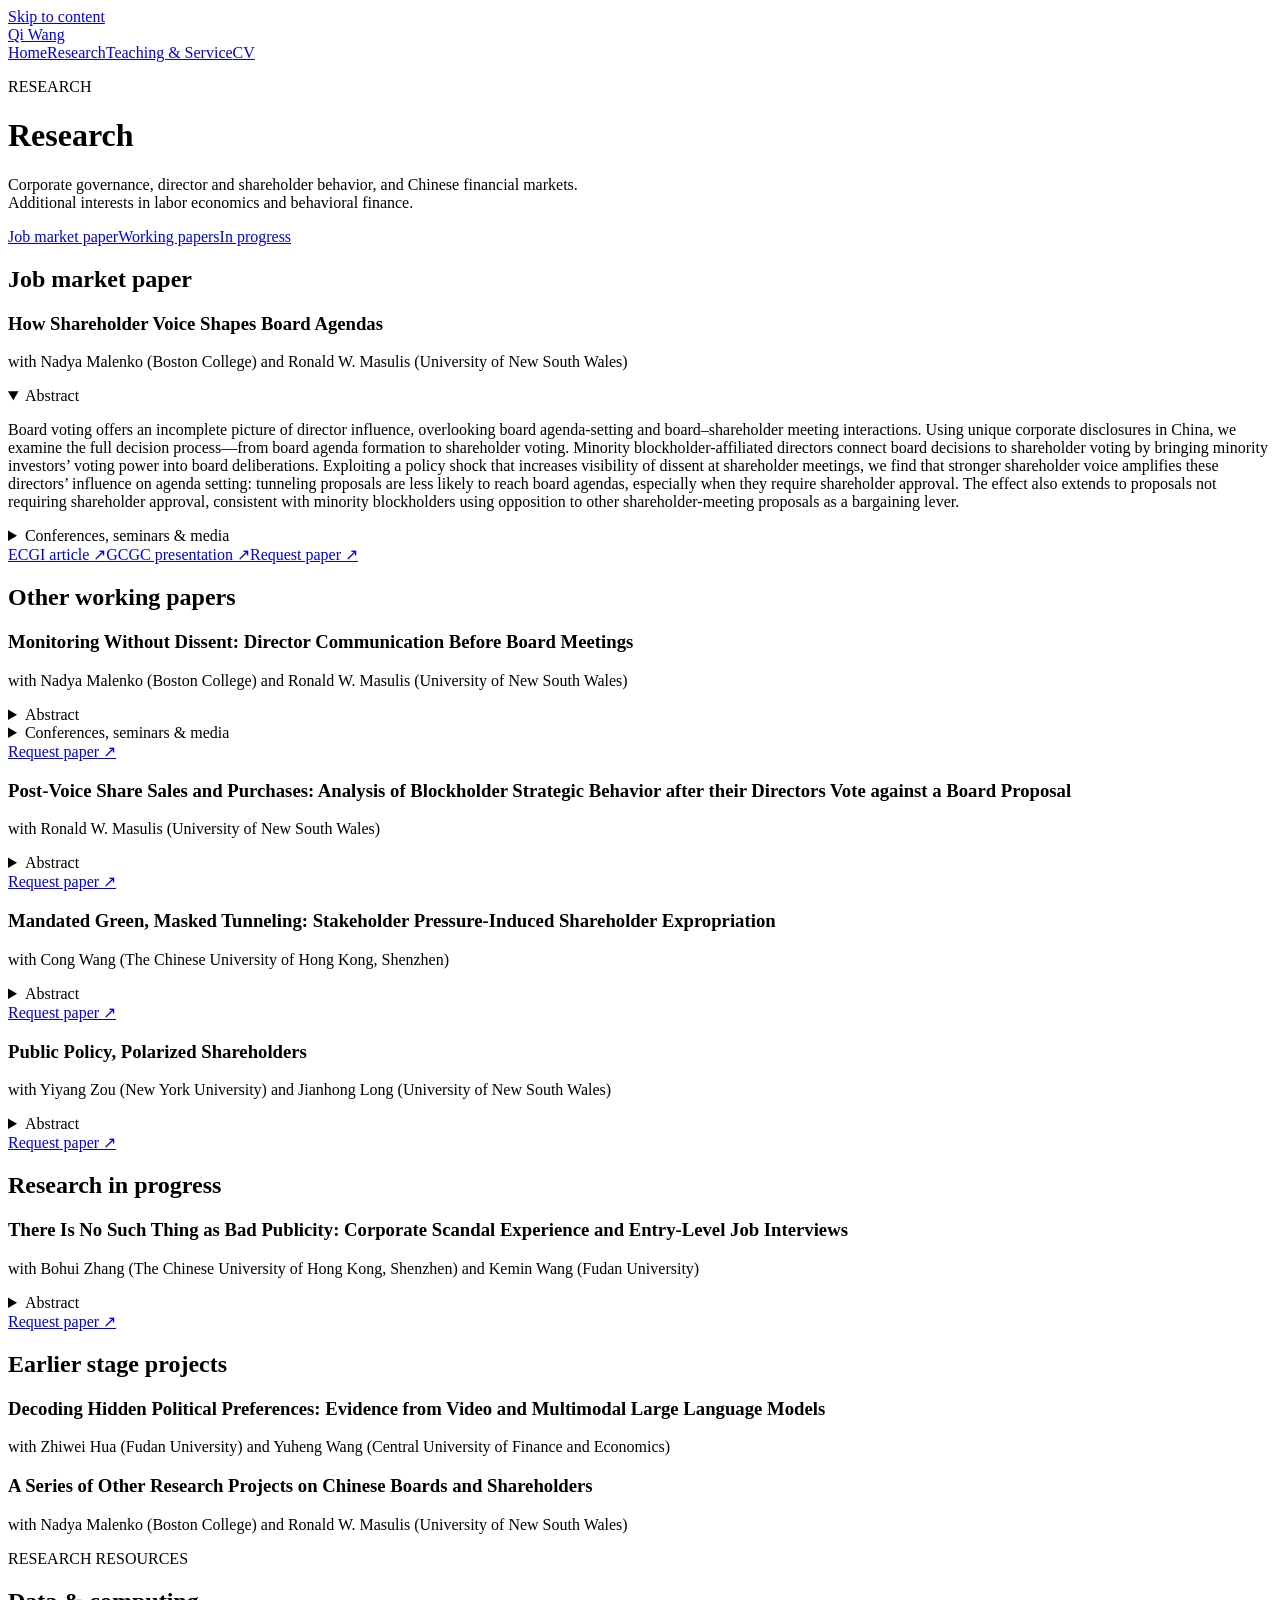
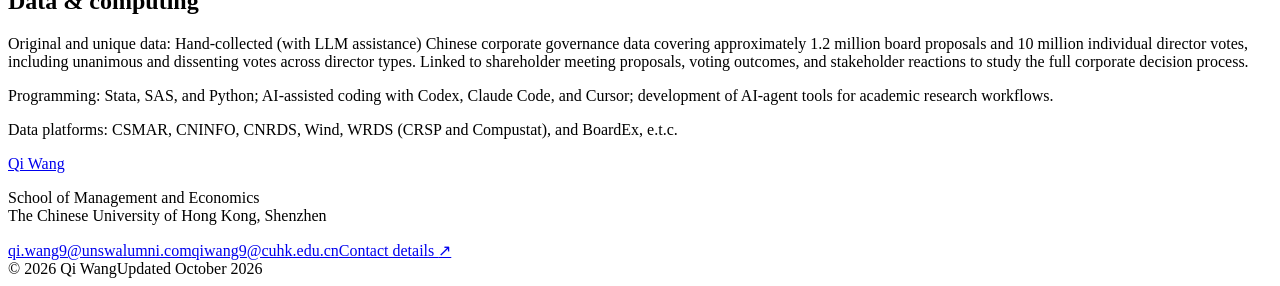
==== research.html @ f9135f5f "Publish academic website pages with the latest research abstracts" ====
<!doctype html>
<html lang="en"><head><meta charset="utf-8"><meta name="viewport" content="width=device-width, initial-scale=1"><title>Research | Qi Wang</title><meta name="description" content="Qi Wang is a finance researcher at The Chinese University of Hong Kong, Shenzhen. Research on corporate governance, directors, and shareholders."><meta name="theme-color" content="#742d37"><link rel="icon" href="assets/favicon.svg" type="image/svg+xml"><link rel="stylesheet" href="assets/styles.css"><script src="assets/site.js" defer></script></head>
<body><a class="skip" href="#main">Skip to content</a>
    <header class="site-header"><div class="nav-shell"><a class="wordmark" href="index.html" aria-label="Qi Wang, home">Qi Wang</a>
    <nav aria-label="Main navigation"><a href="index.html">Home</a><a href="research.html" aria-current="page">Research</a><a href="teaching.html">Teaching & Service</a><a href="index.html#cv">CV</a></nav></div></header><main id="main"><div class="page-width research-page"><header class="page-heading"><p class="eyebrow">RESEARCH</p><h1>Research</h1><p class="page-intro">Corporate governance, director and shareholder behavior, and Chinese financial markets.<br>Additional interests in labor economics and behavioral finance.</p></header><div class="research-toolbar"><nav class="section-nav" aria-label="Research sections"><a href="#job-market">Job market paper</a><a href="#working-papers">Working papers</a><a href="#in-progress">In progress</a></nav><button class="expand-abstracts" type="button" aria-pressed="false" hidden>Expand all abstracts</button></div><section class="research-group" id="job-market"><h2 class="group-label">Job market paper</h2><article class="paper featured-paper" id="shareholder-voice" data-paper-id="shareholder-voice">
    <h3>How Shareholder Voice Shapes Board Agendas</h3><p class="coauthors">with Nadya Malenko (Boston College) and Ronald W. Masulis (University of New South Wales)</p>
    <details class="abstract" open><summary>Abstract</summary><div class="abstract-copy"><p>Board voting offers an incomplete picture of director influence, overlooking board agenda-setting and board–shareholder meeting interactions. Using unique corporate disclosures in China, we examine the full decision process—from board agenda formation to shareholder voting. Minority blockholder-affiliated directors connect board decisions to shareholder voting by bringing minority investors’ voting power into board deliberations. Exploiting a policy shock that increases visibility of dissent at shareholder meetings, we find that stronger shareholder voice amplifies these directors’ influence on agenda setting: tunneling proposals are less likely to reach board agendas, especially when they require shareholder approval. The effect also extends to proposals not requiring shareholder approval, consistent with minority blockholders using opposition to other shareholder-meeting proposals as a bargaining lever.</p></div></details>
    <details class="presentations"><summary>Conferences, seminars & media</summary><div><p>Conferences and seminars: AEA/ASSA 2027 (scheduled); SFS Cavalcade Asia-Pacific 2026 (scheduled); Global Corporate Governance Colloquia (GCGC) 2026; FMA European 2026; Eastern Finance Association 2026 (accepted); CFAM 2025; China Financial Research Conference (CFRC) 2024; FMA Annual 2024; AsianFA 2024; FMCG 2024; AFBC 2023; SBFC 2023. Seminars: University of New South Wales; Central University of Finance and Economics; Capital University of Economics and Business; Shandong University; Chinese Academy of Sciences.<br>Media: European Corporate Governance Institute (ECGI) blog.</p></div></details><div class="paper-links"><a href="https://www.ecgi.global/publications/blog/how-shareholder-voice-shapes-board-agendas" target="_blank" rel="noopener">ECGI article <span aria-hidden="true">↗</span></a><a href="https://www.ecgi.global/publications/videos/how-shareholder-voice-shapes-board-agendas-gcgc-2026" target="_blank" rel="noopener">GCGC presentation <span aria-hidden="true">↗</span></a><a href="mailto:qi.wang9@unswalumni.com?subject=Paper%20request%3A%20How%20Shareholder%20Voice%20Shapes%20Board%20Agendas">Request paper <span aria-hidden="true">↗</span></a></div></article></section><section class="research-group" id="working-papers"><h2 class="group-label">Other working papers</h2><article class="paper" id="monitoring-without-dissent" data-paper-id="monitoring-without-dissent">
    <h3>Monitoring Without Dissent: Director Communication Before Board Meetings</h3><p class="coauthors">with Nadya Malenko (Boston College) and Ronald W. Masulis (University of New South Wales)</p>
    <details class="abstract"><summary>Abstract</summary><div class="abstract-copy"><p>Unanimous board votes can reflect active monitoring before the meeting, rather than weak oversight. Using unique Chinese board disclosures, we find that greater opportunities for pre-vote director communication are associated with fewer board proposals raising agency concerns. Vote delegation following personal shocks to attendance captures pre-vote director contact and shows that pre-vote coordination among independent directors and bargaining with insiders are associated with fewer agency-concerning proposals on the board agenda. Director absence and remote participation, which do not require pre-vote director contact, show no significant reduction in such proposals. Exploiting a policy reform that expands pre-vote communication among independent directors, we find that broader communication improves firm value, especially when the committee that screens problematic proposals before the reform is not independent.</p></div></details>
    <details class="presentations"><summary>Conferences, seminars & media</summary><div><p>Conferences and seminars: FMA Annual 2026; FMA European 2026 (accepted); AEA/ASSA 2025; FMCG 2024. Seminars: Xiamen University; CUHK-Shenzhen.</p></div></details><div class="paper-links"><a href="mailto:qi.wang9@unswalumni.com?subject=Paper%20request%3A%20Monitoring%20Without%20Dissent%3A%20Director%20Communication%20Before%20Board%20Meetings">Request paper <span aria-hidden="true">↗</span></a></div></article><article class="paper" id="post-voice" data-paper-id="post-voice">
    <h3>Post-Voice Share Sales and Purchases: Analysis of Blockholder Strategic Behavior after their Directors Vote against a Board Proposal</h3><p class="coauthors">with Ronald W. Masulis (University of New South Wales)</p>
    <details class="abstract"><summary>Abstract</summary><div class="abstract-copy"><p>By exploiting the public disclosure of Chinese board proposals and director voting, we find that minority shareholders sell more shares after their appointed directors dissent in boardroom voting, while the largest shareholder is more apt to buy shares. Smaller minority shareholders sell more shares than larger minority shareholders. Minority-shareholder-appointed directors’ dissents on tunneling-related proposals trigger negative share price impacts, and the dissenting minority shareholders subsequently do not significantly sell or buy shares. However, the price impacts are statistically insignificant for disclosure-related dissent from minority-shareholder-appointed directors, and the dissenting minority shareholders subsequently sell more shares. These patterns suggest that the price impact of voice influences whether ‘voice’ and ‘exit’ are substitutes or complements. ‘Voice’ and ‘exit’ act as substitutes for dissent on tunneling-related but act as complements for disclosure-related proposals. The phenomenon that smaller minority shareholders sell more than larger minority shareholders is mainly found in disclosure-related dissenting votes. Finally, when the largest-shareholder-appointed directors decide to dissent on more disclosure-related proposals than tunneling-related ones, the ex-ante largest shareholding is smaller. However, if the largest shareholding is not too small and buying for control is not too costly, then the dissenting largest shareholder often buys more shares afterward.</p></div></details>
    <div class="paper-links"><a href="mailto:qi.wang9@unswalumni.com?subject=Paper%20request%3A%20Post-Voice%20Share%20Sales%20and%20Purchases%3A%20Analysis%20of%20Blockholder%20Strategic%20Behavior%20after%20their%20Directors%20Vote%20against%20a%20Board%20Proposal">Request paper <span aria-hidden="true">↗</span></a></div></article><article class="paper" id="green-tunneling" data-paper-id="green-tunneling">
    <h3>Mandated Green, Masked Tunneling: Stakeholder Pressure-Induced Shareholder Expropriation</h3><p class="coauthors">with Cong Wang (The Chinese University of Hong Kong, Shenzhen)</p>
    <details class="abstract"><summary>Abstract</summary><div class="abstract-copy"><p>We find that pressure on firms to advance stakeholder interests can intensify conflicts between controlling and minority shareholders. Using unique data on board agendas in China, we exploit the staggered rollout of central environmental inspection policies to study private firms’ responses to public environmental pressure. Greater public environmental pressure shifts board agendas toward green projects but with greater tunneling concerns (related-party transactions), without a corresponding increase in arm’s-length green projects. Directors representing large minority blockholders constrain the initiation of these green tunneling projects. However, these projects’ green label weakens regulatory and shareholder scrutiny towards tunneling. Our findings suggest that controllers can exploit the public legitimacy of green projects while shifting the associated green costs to minority shareholders through tunneling.</p></div></details>
    <div class="paper-links"><a href="mailto:qi.wang9@unswalumni.com?subject=Paper%20request%3A%20Mandated%20Green%2C%20Masked%20Tunneling%3A%20Stakeholder%20Pressure-Induced%20Shareholder%20Expropriation">Request paper <span aria-hidden="true">↗</span></a></div></article><article class="paper" id="public-policy" data-paper-id="public-policy">
    <h3>Public Policy, Polarized Shareholders</h3><p class="coauthors">with Yiyang Zou (New York University) and Jianhong Long (University of New South Wales)</p>
    <details class="abstract"><summary>Abstract</summary><div class="abstract-copy"><p>Social policy can encourage pro-social shareholders’ activism while leaving other shareholders polarized. We study the staggered expansion of Medicaid across U.S. states to examine how socially-oriented state policies shape shareholder engagement through socially-oriented shareholder proposals. Firms headquartered in expansion states reflect a shift toward more pro-social norms in those states and receive more pro-social proposals from shareholders. However, these socially oriented proposals become more likely to be withdrawn and receive less support when they reach a vote, reflecting disapproval from other shareholders. Our findings suggest that public enforcement of socially oriented policies can intensify polarization among shareholders in their attitudes toward firms’ social responsibilities.</p></div></details>
    <div class="paper-links"><a href="mailto:qi.wang9@unswalumni.com?subject=Paper%20request%3A%20Public%20Policy%2C%20Polarized%20Shareholders">Request paper <span aria-hidden="true">↗</span></a></div></article></section><section class="research-group" id="in-progress"><h2 class="group-label">Research in progress</h2><article class="paper" id="bad-publicity" data-paper-id="bad-publicity">
    <h3>There Is No Such Thing as Bad Publicity: Corporate Scandal Experience and Entry-Level Job Interviews</h3><p class="coauthors">with Bohui Zhang (The Chinese University of Hong Kong, Shenzhen) and Kemin Wang (Fudan University)</p>
    <details class="abstract"><summary>Abstract</summary><div class="abstract-copy"><p>Corporate scandals can damage a firm’s reputation while increasing its visibility in the competition for attention. Using a randomized field experiment in China, we examine how these competing effects shape the interview prospects of entry-level candidates with experience at scandal-tainted firms when they apply for new jobs. Fictitious résumés listing experience at scandal-tainted firms receive interview callbacks at a rate of 10.5%, compared with 6% for applications listing experience at firms without scandals, representing a 75% increase. Rational factors such as labor-market conditions, the characteristics of recruiting firms and former employers, and applicants’ other characteristics do not explain the result. Public attention to scandals, measured by Baidu search volume, explains substantial variation in callback rates. The findings suggest that the benefits of attention can outweigh concerns associated with a former employer’s misconduct, which reveals how corporate visibility can benefit former employees when they compete for attention in the job market.</p></div></details>
    <div class="paper-links"><a href="mailto:qi.wang9@unswalumni.com?subject=Paper%20request%3A%20There%20Is%20No%20Such%20Thing%20as%20Bad%20Publicity%3A%20Corporate%20Scandal%20Experience%20and%20Entry-Level%20Job%20Interviews">Request paper <span aria-hidden="true">↗</span></a></div></article></section><section class="early-projects"><h2>Earlier stage projects</h2><article id="political-preferences"><h3>Decoding Hidden Political Preferences: Evidence from Video and Multimodal Large Language Models</h3><p class="coauthors">with Zhiwei Hua (Fudan University) and Yuheng Wang (Central University of Finance and Economics)</p></article><article id="boards-and-shareholders"><h3>A Series of Other Research Projects on Chinese Boards and Shareholders</h3><p class="coauthors">with Nadya Malenko (Boston College) and Ronald W. Masulis (University of New South Wales)</p></article></section><section class="data-section"><p class="eyebrow">RESEARCH RESOURCES</p><h2>Data & computing</h2><p>Original and unique data: Hand-collected (with LLM assistance) Chinese corporate governance data covering approximately 1.2 million board proposals and 10 million individual director votes, including unanimous and dissenting votes across director types. Linked to shareholder meeting proposals, voting outcomes, and stakeholder reactions to study the full corporate decision process.</p><p>Programming: Stata, SAS, and Python; AI-assisted coding with Codex, Claude Code, and Cursor; development of AI-agent tools for academic research workflows.</p><p>Data platforms: CSMAR, CNINFO, CNRDS, Wind, WRDS (CRSP and Compustat), and BoardEx, e.t.c.</p></section></div></main><footer class="site-footer"><div class="footer-top"><div><a class="footer-name" href="index.html">Qi Wang</a><p>School of Management and Economics<br>The Chinese University of Hong Kong, Shenzhen</p></div><div class="footer-contact"><a href="mailto:qi.wang9@unswalumni.com">qi.wang9@unswalumni.com</a><a href="mailto:qiwang9@cuhk.edu.cn">qiwang9@cuhk.edu.cn</a><a href="index.html#contact">Contact details <span aria-hidden="true">↗</span></a></div></div><div class="footer-bottom"><span>© 2026 Qi Wang</span><span>Updated October 2026</span></div></footer></body></html>
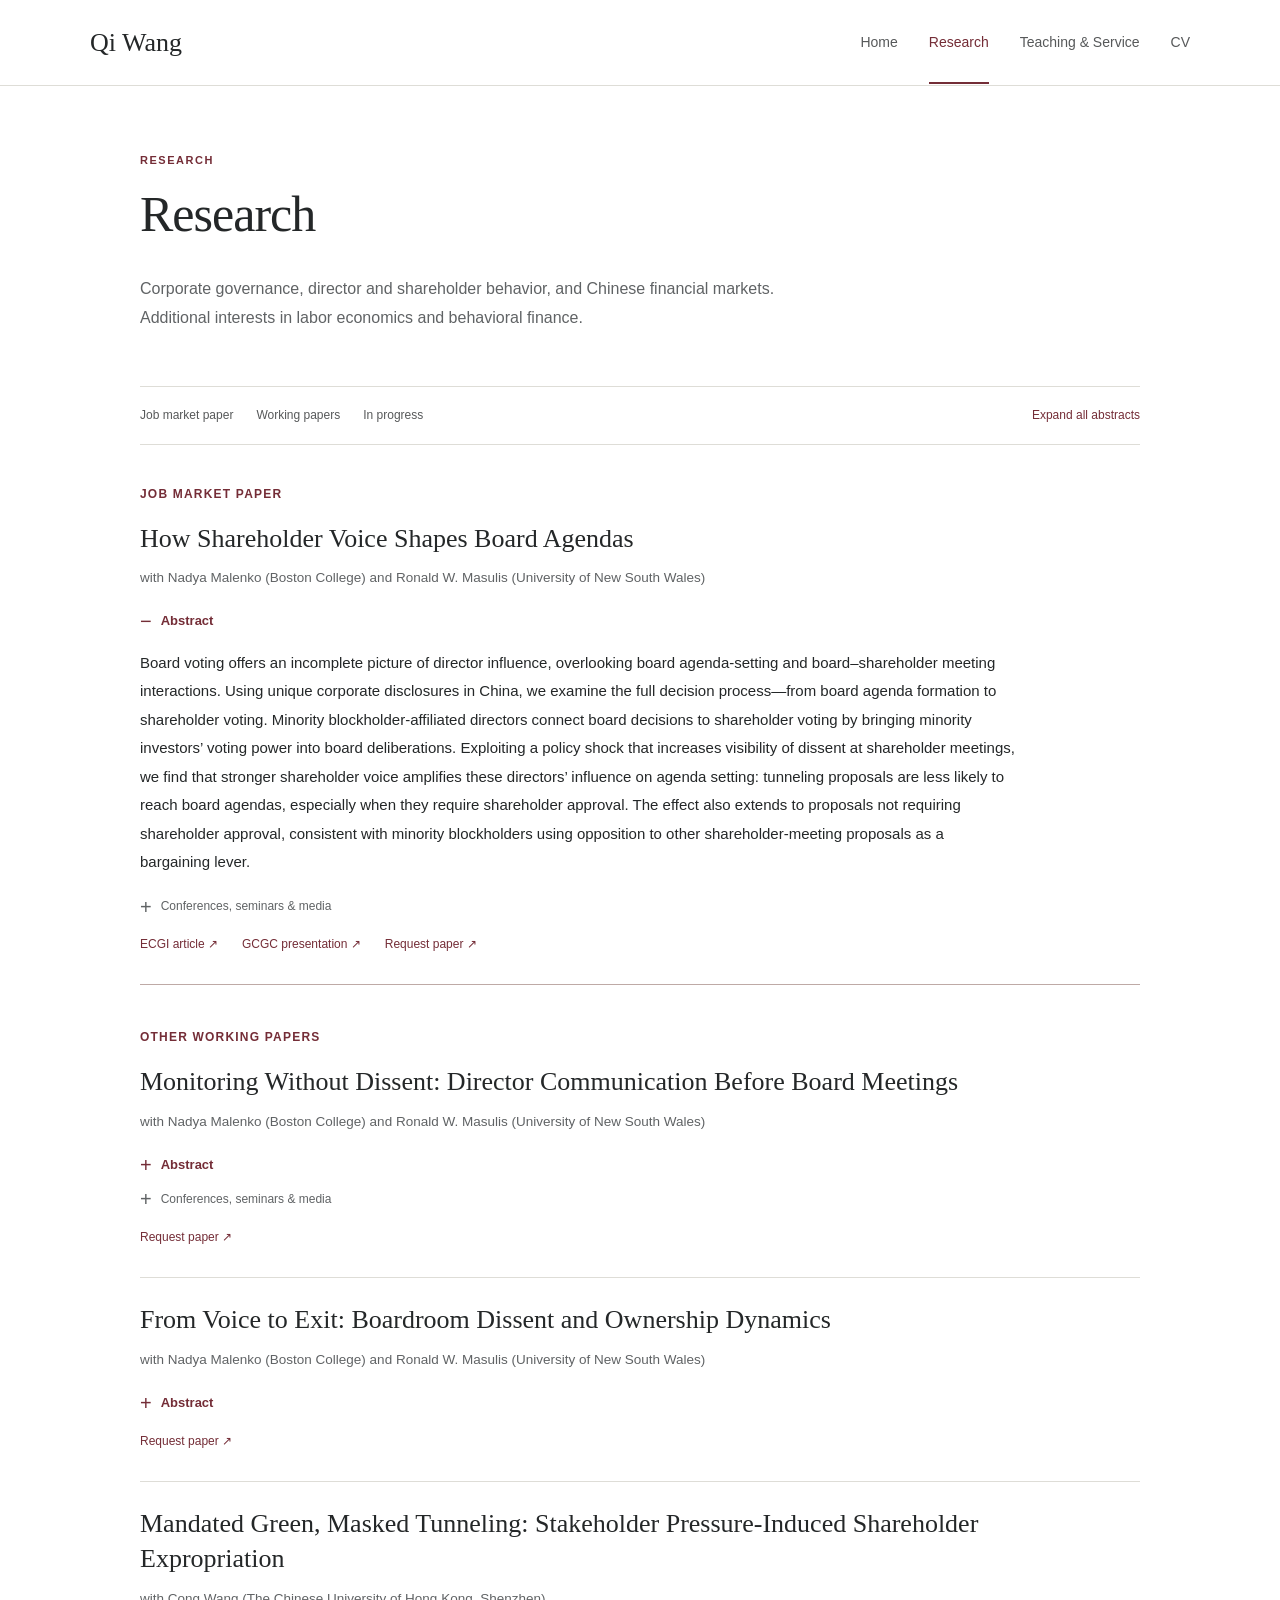
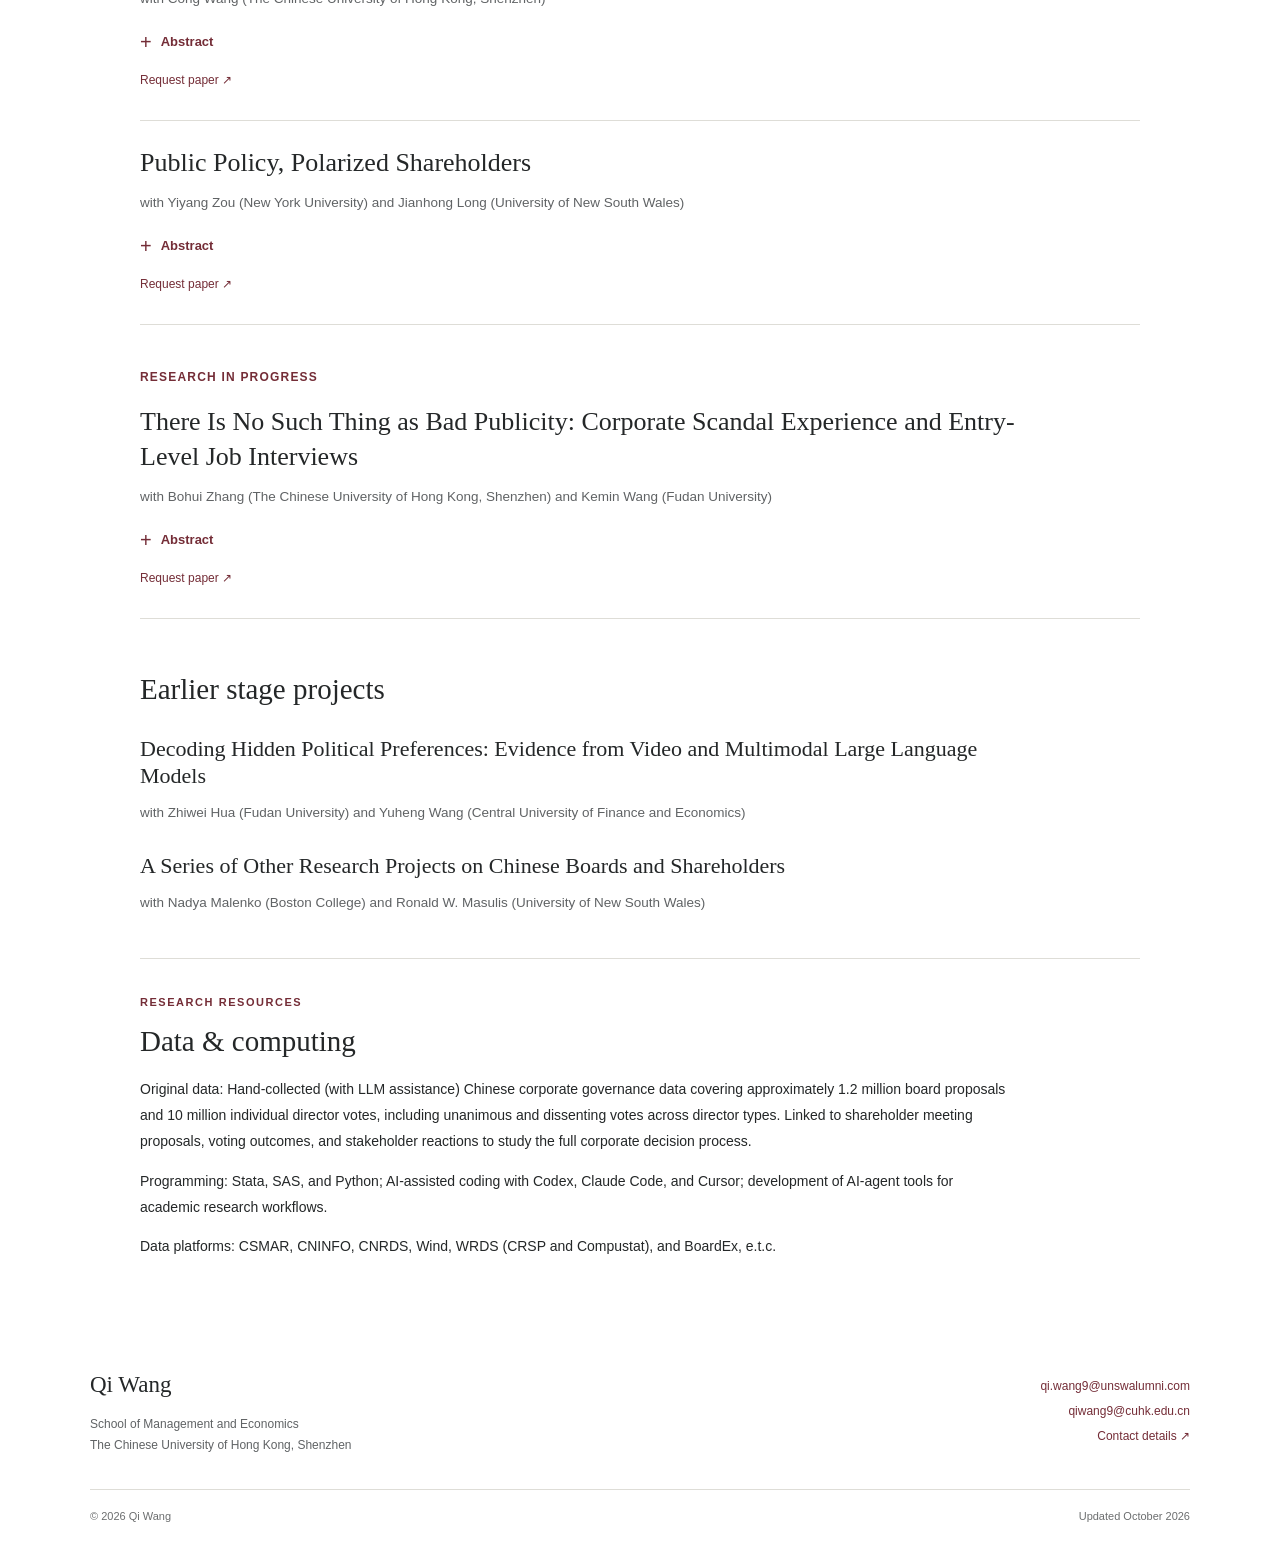
==== commit 87a0f675: "Update academic homepage, trading paper, CV and search metadata" ====
--- a/research.html
+++ b/research.html
@@ -1,17 +1,17 @@
 <!doctype html>
-<html lang="en"><head><meta charset="utf-8"><meta name="viewport" content="width=device-width, initial-scale=1"><title>Research | Qi Wang</title><meta name="description" content="Qi Wang is a finance researcher at The Chinese University of Hong Kong, Shenzhen. Research on corporate governance, directors, and shareholders."><meta name="theme-color" content="#742d37"><link rel="icon" href="assets/favicon.svg" type="image/svg+xml"><link rel="stylesheet" href="assets/styles.css"><script src="assets/site.js" defer></script></head>
+<html lang="en"><head><meta charset="utf-8"><meta name="viewport" content="width=device-width, initial-scale=1"><title>Research | Qi Wang</title><meta name="description" content="Research and working papers by Qi Wang on corporate governance, board decision-making, shareholder behavior, and related questions."><meta name="theme-color" content="#742d37"><link rel="icon" href="assets/favicon.svg" type="image/svg+xml"><link rel="stylesheet" href="assets/styles.css"><script src="assets/site.js" defer></script><link rel="canonical" href="https://qiwang9.github.io/research.html"><meta name="robots" content="index, follow"><meta name="author" content="Qi Wang"><meta property="og:site_name" content="Qi Wang"><meta property="og:type" content="website"><meta property="og:title" content="Research | Qi Wang"><meta property="og:description" content="Research and working papers by Qi Wang on corporate governance, board decision-making, shareholder behavior, and related questions."><meta property="og:url" content="https://qiwang9.github.io/research.html"><meta property="og:image" content="https://qiwang9.github.io/assets/qi-wang.jpeg"></head>
 <body><a class="skip" href="#main">Skip to content</a>
     <header class="site-header"><div class="nav-shell"><a class="wordmark" href="index.html" aria-label="Qi Wang, home">Qi Wang</a>
     <nav aria-label="Main navigation"><a href="index.html">Home</a><a href="research.html" aria-current="page">Research</a><a href="teaching.html">Teaching & Service</a><a href="index.html#cv">CV</a></nav></div></header><main id="main"><div class="page-width research-page"><header class="page-heading"><p class="eyebrow">RESEARCH</p><h1>Research</h1><p class="page-intro">Corporate governance, director and shareholder behavior, and Chinese financial markets.<br>Additional interests in labor economics and behavioral finance.</p></header><div class="research-toolbar"><nav class="section-nav" aria-label="Research sections"><a href="#job-market">Job market paper</a><a href="#working-papers">Working papers</a><a href="#in-progress">In progress</a></nav><button class="expand-abstracts" type="button" aria-pressed="false" hidden>Expand all abstracts</button></div><section class="research-group" id="job-market"><h2 class="group-label">Job market paper</h2><article class="paper featured-paper" id="shareholder-voice" data-paper-id="shareholder-voice">
     <h3>How Shareholder Voice Shapes Board Agendas</h3><p class="coauthors">with Nadya Malenko (Boston College) and Ronald W. Masulis (University of New South Wales)</p>
     <details class="abstract" open><summary>Abstract</summary><div class="abstract-copy"><p>Board voting offers an incomplete picture of director influence, overlooking board agenda-setting and board–shareholder meeting interactions. Using unique corporate disclosures in China, we examine the full decision process—from board agenda formation to shareholder voting. Minority blockholder-affiliated directors connect board decisions to shareholder voting by bringing minority investors’ voting power into board deliberations. Exploiting a policy shock that increases visibility of dissent at shareholder meetings, we find that stronger shareholder voice amplifies these directors’ influence on agenda setting: tunneling proposals are less likely to reach board agendas, especially when they require shareholder approval. The effect also extends to proposals not requiring shareholder approval, consistent with minority blockholders using opposition to other shareholder-meeting proposals as a bargaining lever.</p></div></details>
-    <details class="presentations"><summary>Conferences, seminars & media</summary><div><p>Conferences and seminars: AEA/ASSA 2027 (scheduled); SFS Cavalcade Asia-Pacific 2026 (scheduled); Global Corporate Governance Colloquia (GCGC) 2026; FMA European 2026; Eastern Finance Association 2026 (accepted); CFAM 2025; China Financial Research Conference (CFRC) 2024; FMA Annual 2024; AsianFA 2024; FMCG 2024; AFBC 2023; SBFC 2023. Seminars: University of New South Wales; Central University of Finance and Economics; Capital University of Economics and Business; Shandong University; Chinese Academy of Sciences.<br>Media: European Corporate Governance Institute (ECGI) blog.</p></div></details><div class="paper-links"><a href="https://www.ecgi.global/publications/blog/how-shareholder-voice-shapes-board-agendas" target="_blank" rel="noopener">ECGI article <span aria-hidden="true">↗</span></a><a href="https://www.ecgi.global/publications/videos/how-shareholder-voice-shapes-board-agendas-gcgc-2026" target="_blank" rel="noopener">GCGC presentation <span aria-hidden="true">↗</span></a><a href="mailto:qi.wang9@unswalumni.com?subject=Paper%20request%3A%20How%20Shareholder%20Voice%20Shapes%20Board%20Agendas">Request paper <span aria-hidden="true">↗</span></a></div></article></section><section class="research-group" id="working-papers"><h2 class="group-label">Other working papers</h2><article class="paper" id="monitoring-without-dissent" data-paper-id="monitoring-without-dissent">
+    <details class="presentations"><summary>Conferences, seminars & media</summary><div><p>Conferences and seminars: AEA/ASSA 2027 (poster session, scheduled); SFS Cavalcade Asia-Pacific 2026 (scheduled); Global Corporate Governance Colloquia (GCGC) 2026; FMA European 2026; CFAM 2025; China Financial Research Conference (CFRC) 2024; FMA Annual 2024; AsianFA 2024; FMCG 2024; AFBC 2023; SBFC 2023. Seminars: University of New South Wales; Central University of Finance and Economics; Capital University of Economics and Business; Shandong University; Chinese Academy of Sciences.<br>Media: European Corporate Governance Institute (ECGI) blog.</p></div></details><div class="paper-links"><a href="https://www.ecgi.global/publications/blog/how-shareholder-voice-shapes-board-agendas" target="_blank" rel="noopener">ECGI article <span aria-hidden="true">↗</span></a><a href="https://www.ecgi.global/publications/videos/how-shareholder-voice-shapes-board-agendas-gcgc-2026" target="_blank" rel="noopener">GCGC presentation <span aria-hidden="true">↗</span></a><a href="mailto:qi.wang9@unswalumni.com?subject=Paper%20request%3A%20How%20Shareholder%20Voice%20Shapes%20Board%20Agendas">Request paper <span aria-hidden="true">↗</span></a></div></article></section><section class="research-group" id="working-papers"><h2 class="group-label">Other working papers</h2><article class="paper" id="monitoring-without-dissent" data-paper-id="monitoring-without-dissent">
     <h3>Monitoring Without Dissent: Director Communication Before Board Meetings</h3><p class="coauthors">with Nadya Malenko (Boston College) and Ronald W. Masulis (University of New South Wales)</p>
     <details class="abstract"><summary>Abstract</summary><div class="abstract-copy"><p>Unanimous board votes can reflect active monitoring before the meeting, rather than weak oversight. Using unique Chinese board disclosures, we find that greater opportunities for pre-vote director communication are associated with fewer board proposals raising agency concerns. Vote delegation following personal shocks to attendance captures pre-vote director contact and shows that pre-vote coordination among independent directors and bargaining with insiders are associated with fewer agency-concerning proposals on the board agenda. Director absence and remote participation, which do not require pre-vote director contact, show no significant reduction in such proposals. Exploiting a policy reform that expands pre-vote communication among independent directors, we find that broader communication improves firm value, especially when the committee that screens problematic proposals before the reform is not independent.</p></div></details>
-    <details class="presentations"><summary>Conferences, seminars & media</summary><div><p>Conferences and seminars: FMA Annual 2026; FMA European 2026 (accepted); AEA/ASSA 2025; FMCG 2024. Seminars: Xiamen University; CUHK-Shenzhen.</p></div></details><div class="paper-links"><a href="mailto:qi.wang9@unswalumni.com?subject=Paper%20request%3A%20Monitoring%20Without%20Dissent%3A%20Director%20Communication%20Before%20Board%20Meetings">Request paper <span aria-hidden="true">↗</span></a></div></article><article class="paper" id="post-voice" data-paper-id="post-voice">
-    <h3>Post-Voice Share Sales and Purchases: Analysis of Blockholder Strategic Behavior after their Directors Vote against a Board Proposal</h3><p class="coauthors">with Ronald W. Masulis (University of New South Wales)</p>
-    <details class="abstract"><summary>Abstract</summary><div class="abstract-copy"><p>By exploiting the public disclosure of Chinese board proposals and director voting, we find that minority shareholders sell more shares after their appointed directors dissent in boardroom voting, while the largest shareholder is more apt to buy shares. Smaller minority shareholders sell more shares than larger minority shareholders. Minority-shareholder-appointed directors’ dissents on tunneling-related proposals trigger negative share price impacts, and the dissenting minority shareholders subsequently do not significantly sell or buy shares. However, the price impacts are statistically insignificant for disclosure-related dissent from minority-shareholder-appointed directors, and the dissenting minority shareholders subsequently sell more shares. These patterns suggest that the price impact of voice influences whether ‘voice’ and ‘exit’ are substitutes or complements. ‘Voice’ and ‘exit’ act as substitutes for dissent on tunneling-related but act as complements for disclosure-related proposals. The phenomenon that smaller minority shareholders sell more than larger minority shareholders is mainly found in disclosure-related dissenting votes. Finally, when the largest-shareholder-appointed directors decide to dissent on more disclosure-related proposals than tunneling-related ones, the ex-ante largest shareholding is smaller. However, if the largest shareholding is not too small and buying for control is not too costly, then the dissenting largest shareholder often buys more shares afterward.</p></div></details>
-    <div class="paper-links"><a href="mailto:qi.wang9@unswalumni.com?subject=Paper%20request%3A%20Post-Voice%20Share%20Sales%20and%20Purchases%3A%20Analysis%20of%20Blockholder%20Strategic%20Behavior%20after%20their%20Directors%20Vote%20against%20a%20Board%20Proposal">Request paper <span aria-hidden="true">↗</span></a></div></article><article class="paper" id="green-tunneling" data-paper-id="green-tunneling">
+    <details class="presentations"><summary>Conferences, seminars & media</summary><div><p>Conferences and seminars: FMA Annual 2026; AEA/ASSA 2025 (poster session); FMCG 2024. Seminars: Xiamen University; CUHK-Shenzhen.</p></div></details><div class="paper-links"><a href="mailto:qi.wang9@unswalumni.com?subject=Paper%20request%3A%20Monitoring%20Without%20Dissent%3A%20Director%20Communication%20Before%20Board%20Meetings">Request paper <span aria-hidden="true">↗</span></a></div></article><article class="paper" id="post-voice" data-paper-id="post-voice">
+    <h3>From Voice to Exit: Boardroom Dissent and Ownership Dynamics</h3><p class="coauthors">with Nadya Malenko (Boston College) and Ronald W. Masulis (University of New South Wales)</p>
+    <details class="abstract"><summary>Abstract</summary><div class="abstract-copy"><p>When does shareholder voice lead to exit, and when does it encourage shareholders to seek greater control? Using public disclosures of director voting in China, we study how blockholders trade following dissent by their appointed directors. We find that trading responses depend on shareholders’ ownership stakes and the nature of disagreement. Minority shareholders tend to sell shares following dissent by their directors, with smaller shareholders selling a larger fraction of their holdings. In contrast, the largest shareholder tends to buy following dissent by its directors. These trading responses are concentrated in accounting and disclosure-related disagreements, while dissent on tunneling-related proposals is associated with little subsequent trading by dissenting shareholders. Our findings highlight how shareholder voice in the boardroom can influence the evolution of corporate ownership and control.</p></div></details>
+    <div class="paper-links"><a href="mailto:qi.wang9@unswalumni.com?subject=Paper%20request%3A%20From%20Voice%20to%20Exit%3A%20Boardroom%20Dissent%20and%20Ownership%20Dynamics">Request paper <span aria-hidden="true">↗</span></a></div></article><article class="paper" id="green-tunneling" data-paper-id="green-tunneling">
     <h3>Mandated Green, Masked Tunneling: Stakeholder Pressure-Induced Shareholder Expropriation</h3><p class="coauthors">with Cong Wang (The Chinese University of Hong Kong, Shenzhen)</p>
     <details class="abstract"><summary>Abstract</summary><div class="abstract-copy"><p>We find that pressure on firms to advance stakeholder interests can intensify conflicts between controlling and minority shareholders. Using unique data on board agendas in China, we exploit the staggered rollout of central environmental inspection policies to study private firms’ responses to public environmental pressure. Greater public environmental pressure shifts board agendas toward green projects but with greater tunneling concerns (related-party transactions), without a corresponding increase in arm’s-length green projects. Directors representing large minority blockholders constrain the initiation of these green tunneling projects. However, these projects’ green label weakens regulatory and shareholder scrutiny towards tunneling. Our findings suggest that controllers can exploit the public legitimacy of green projects while shifting the associated green costs to minority shareholders through tunneling.</p></div></details>
     <div class="paper-links"><a href="mailto:qi.wang9@unswalumni.com?subject=Paper%20request%3A%20Mandated%20Green%2C%20Masked%20Tunneling%3A%20Stakeholder%20Pressure-Induced%20Shareholder%20Expropriation">Request paper <span aria-hidden="true">↗</span></a></div></article><article class="paper" id="public-policy" data-paper-id="public-policy">
@@ -20,4 +20,4 @@
     <div class="paper-links"><a href="mailto:qi.wang9@unswalumni.com?subject=Paper%20request%3A%20Public%20Policy%2C%20Polarized%20Shareholders">Request paper <span aria-hidden="true">↗</span></a></div></article></section><section class="research-group" id="in-progress"><h2 class="group-label">Research in progress</h2><article class="paper" id="bad-publicity" data-paper-id="bad-publicity">
     <h3>There Is No Such Thing as Bad Publicity: Corporate Scandal Experience and Entry-Level Job Interviews</h3><p class="coauthors">with Bohui Zhang (The Chinese University of Hong Kong, Shenzhen) and Kemin Wang (Fudan University)</p>
     <details class="abstract"><summary>Abstract</summary><div class="abstract-copy"><p>Corporate scandals can damage a firm’s reputation while increasing its visibility in the competition for attention. Using a randomized field experiment in China, we examine how these competing effects shape the interview prospects of entry-level candidates with experience at scandal-tainted firms when they apply for new jobs. Fictitious résumés listing experience at scandal-tainted firms receive interview callbacks at a rate of 10.5%, compared with 6% for applications listing experience at firms without scandals, representing a 75% increase. Rational factors such as labor-market conditions, the characteristics of recruiting firms and former employers, and applicants’ other characteristics do not explain the result. Public attention to scandals, measured by Baidu search volume, explains substantial variation in callback rates. The findings suggest that the benefits of attention can outweigh concerns associated with a former employer’s misconduct, which reveals how corporate visibility can benefit former employees when they compete for attention in the job market.</p></div></details>
-    <div class="paper-links"><a href="mailto:qi.wang9@unswalumni.com?subject=Paper%20request%3A%20There%20Is%20No%20Such%20Thing%20as%20Bad%20Publicity%3A%20Corporate%20Scandal%20Experience%20and%20Entry-Level%20Job%20Interviews">Request paper <span aria-hidden="true">↗</span></a></div></article></section><section class="early-projects"><h2>Earlier stage projects</h2><article id="political-preferences"><h3>Decoding Hidden Political Preferences: Evidence from Video and Multimodal Large Language Models</h3><p class="coauthors">with Zhiwei Hua (Fudan University) and Yuheng Wang (Central University of Finance and Economics)</p></article><article id="boards-and-shareholders"><h3>A Series of Other Research Projects on Chinese Boards and Shareholders</h3><p class="coauthors">with Nadya Malenko (Boston College) and Ronald W. Masulis (University of New South Wales)</p></article></section><section class="data-section"><p class="eyebrow">RESEARCH RESOURCES</p><h2>Data & computing</h2><p>Original and unique data: Hand-collected (with LLM assistance) Chinese corporate governance data covering approximately 1.2 million board proposals and 10 million individual director votes, including unanimous and dissenting votes across director types. Linked to shareholder meeting proposals, voting outcomes, and stakeholder reactions to study the full corporate decision process.</p><p>Programming: Stata, SAS, and Python; AI-assisted coding with Codex, Claude Code, and Cursor; development of AI-agent tools for academic research workflows.</p><p>Data platforms: CSMAR, CNINFO, CNRDS, Wind, WRDS (CRSP and Compustat), and BoardEx, e.t.c.</p></section></div></main><footer class="site-footer"><div class="footer-top"><div><a class="footer-name" href="index.html">Qi Wang</a><p>School of Management and Economics<br>The Chinese University of Hong Kong, Shenzhen</p></div><div class="footer-contact"><a href="mailto:qi.wang9@unswalumni.com">qi.wang9@unswalumni.com</a><a href="mailto:qiwang9@cuhk.edu.cn">qiwang9@cuhk.edu.cn</a><a href="index.html#contact">Contact details <span aria-hidden="true">↗</span></a></div></div><div class="footer-bottom"><span>© 2026 Qi Wang</span><span>Updated October 2026</span></div></footer></body></html>+    <div class="paper-links"><a href="mailto:qi.wang9@unswalumni.com?subject=Paper%20request%3A%20There%20Is%20No%20Such%20Thing%20as%20Bad%20Publicity%3A%20Corporate%20Scandal%20Experience%20and%20Entry-Level%20Job%20Interviews">Request paper <span aria-hidden="true">↗</span></a></div></article></section><section class="early-projects"><h2>Earlier stage projects</h2><article id="political-preferences"><h3>Decoding Hidden Political Preferences: Evidence from Video and Multimodal Large Language Models</h3><p class="coauthors">with Zhiwei Hua (Fudan University) and Yuheng Wang (Central University of Finance and Economics)</p></article><article id="boards-and-shareholders"><h3>A Series of Other Research Projects on Chinese Boards and Shareholders</h3><p class="coauthors">with Nadya Malenko (Boston College) and Ronald W. Masulis (University of New South Wales)</p></article></section><section class="data-section"><p class="eyebrow">RESEARCH RESOURCES</p><h2>Data & computing</h2><p>Original data: Hand-collected (with LLM assistance) Chinese corporate governance data covering approximately 1.2 million board proposals and 10 million individual director votes, including unanimous and dissenting votes across director types. Linked to shareholder meeting proposals, voting outcomes, and stakeholder reactions to study the full corporate decision process.</p><p>Programming: Stata, SAS, and Python; AI-assisted coding with Codex, Claude Code, and Cursor; development of AI-agent tools for academic research workflows.</p><p>Data platforms: CSMAR, CNINFO, CNRDS, Wind, WRDS (CRSP and Compustat), and BoardEx, e.t.c.</p></section></div></main><footer class="site-footer"><div class="footer-top"><div><a class="footer-name" href="index.html">Qi Wang</a><p>School of Management and Economics<br>The Chinese University of Hong Kong, Shenzhen</p></div><div class="footer-contact"><a href="mailto:qi.wang9@unswalumni.com">qi.wang9@unswalumni.com</a><a href="mailto:qiwang9@cuhk.edu.cn">qiwang9@cuhk.edu.cn</a><a href="index.html#contact">Contact details <span aria-hidden="true">↗</span></a></div></div><div class="footer-bottom"><span>© 2026 Qi Wang</span><span>Updated October 2026</span></div></footer></body></html>
--- a/assets/styles.css
+++ b/assets/styles.css
@@ -0,0 +1,7 @@
+:root{--ink:#242728;--muted:#606365;--accent:#742d37;--accent-dark:#542129;--paper:#fff;--soft:#f7f6f2;--line:#deddd7;--serif:Georgia,'Times New Roman',serif;--sans:-apple-system,BlinkMacSystemFont,'Segoe UI',Arial,sans-serif}
+*{box-sizing:border-box}html{scroll-behavior:smooth;scroll-padding-top:110px}body{margin:0;color:var(--ink);background:var(--paper);font-family:var(--sans);font-size:16px;line-height:1.75;-webkit-font-smoothing:antialiased}a{color:var(--accent);text-decoration:none;text-underline-offset:4px}a:hover{text-decoration:underline}a:focus-visible,button:focus-visible,summary:focus-visible{outline:3px solid #bd8c50;outline-offset:5px}p{margin:0 0 1em}h1,h2,h3{font-family:var(--serif);font-weight:400;line-height:1.23;margin:0 0 .6em;color:var(--ink)}h2{font-size:32px}h3{font-size:23px}button{font:inherit}img{max-width:100%;display:block}.page-width,.nav-shell,.site-footer{width:min(1100px,calc(100% - 96px));margin:auto}.skip{position:absolute;top:-100px;left:16px;background:#fff;padding:10px 20px;z-index:99}.skip:focus{top:10px}.site-header{position:sticky;top:0;z-index:10;background:rgba(255,255,255,.97);border-bottom:1px solid var(--line)}.nav-shell{min-height:85px;display:flex;align-items:center;justify-content:space-between;gap:25px}.wordmark{font-family:var(--serif);font-size:26px;color:var(--ink);white-space:nowrap}.wordmark span{font-family:var(--sans);font-size:15px;font-weight:400;letter-spacing:.18em;margin-left:15px;color:#737574}.wordmark:hover{text-decoration:none}nav{display:flex;align-items:center;gap:31px}nav a{font-size:14px;color:#57595a;white-space:nowrap}nav a[aria-current=page]{color:var(--accent);border-bottom:2px solid var(--accent);padding:29px 0 27px}.hero{padding-top:74px;padding-bottom:80px;display:grid;grid-template-columns:minmax(0,1.48fr) minmax(0,1fr);align-items:start;gap:64px}.eyebrow,.small-label,.group-label{font-family:var(--sans);font-size:11px;line-height:1.5;font-weight:650;letter-spacing:.14em;color:var(--accent);text-transform:uppercase;margin:0 0 20px}.hero h1{font-size:64px;letter-spacing:-2px;margin:0 0 18px}.hero h1 span{font-size:26px;font-family:var(--sans);letter-spacing:.07em;color:#85827c;font-weight:400;margin-left:12px}.hero-role{font-size:19px;color:var(--ink);font-weight:500;margin-bottom:5px}.hero-affiliation{font-size:15px;color:var(--muted);line-height:1.75;margin-bottom:28px}.bio p{font-size:16px;line-height:1.8;margin-bottom:16px}.hero-photo{margin:8px 0 0;position:relative;padding:0 0 14px 14px}.hero-photo:before{content:'';position:absolute;inset:14px 14px 0 0;background:#ede8df;z-index:-1}.hero-photo img{width:100%;height:auto;aspect-ratio:1025/1023;object-fit:contain}.hero-actions{display:flex;gap:24px;align-items:center;flex-wrap:wrap;margin-top:27px}.button{background:var(--accent);color:#fff;padding:11px 20px;border:1px solid var(--accent);font-size:14px;display:inline-flex;gap:17px;align-items:center}.button:hover{background:var(--accent-dark);text-decoration:none}.text-link{font-size:14px;font-weight:500}.text-link span{margin-left:5px}.home-research{border-top:1px solid var(--line);padding:34px 0 62px}.section-label{display:flex;align-items:center;justify-content:space-between;margin-bottom:28px}.section-label .eyebrow{margin:0;color:var(--muted)}.feature-grid{display:grid;grid-template-columns:1.05fr 1fr;gap:64px}.small-label{font-size:10px;letter-spacing:.12em;margin-bottom:14px}.feature-grid h2{font-size:30px;line-height:1.3}.feature-grid h2 a{color:var(--ink)}.coauthors{font-size:13.5px;color:var(--muted);line-height:1.7;margin-bottom:20px}.feature-copy{padding-top:27px}.feature-copy p{font-size:15px;line-height:1.8}.inline-links{display:flex;gap:26px;align-items:center;flex-wrap:wrap}.profile-band{background:var(--soft);border-top:1px solid var(--line);border-bottom:1px solid var(--line)}.profile-grid{padding-top:64px;padding-bottom:70px;display:grid;grid-template-columns:1.12fr 1fr;gap:90px}.profile-grid .eyebrow{margin-bottom:14px}.profile-grid h2{margin-bottom:28px}.education-item{margin-top:28px}.date{font-size:13px;color:var(--muted);font-variant-numeric:tabular-nums;white-space:nowrap}.education-item h3{font-size:22px;margin-top:5px;margin-bottom:10px}.education-item p{font-size:14px;line-height:1.8}.education-item .distinction{font-size:13px;color:var(--accent);margin-top:10px}.cv-block>p{font-size:14px;color:var(--muted)}.cv-downloads{display:flex;gap:20px;margin:23px 0 31px}.cv-downloads>a{display:flex;justify-content:space-between;gap:20px;flex:1;border-top:1px solid #a8a39a;border-bottom:1px solid #c9c5bc;padding:14px 0;font-size:16px}.cv-downloads small{display:block;font-size:11px;color:var(--muted);font-weight:400;margin-top:2px}.cv-downloads>a:hover{text-decoration:none;border-color:var(--accent)}address{font-style:normal;font-size:13px;line-height:1.9}address p{margin-bottom:18px}.contact-label{font-size:10px;color:var(--muted);margin-left:8px}.site-footer{padding-top:43px;padding-bottom:24px}.footer-top{display:flex;justify-content:space-between;gap:35px;margin-bottom:32px}.footer-name{font-family:var(--serif);font-size:23px;color:var(--ink)}.footer-top p{font-size:12px;color:var(--muted);line-height:1.8;margin:8px 0 0}.footer-contact{display:flex;flex-direction:column;align-items:flex-end;justify-content:center;font-size:12px;gap:4px}.footer-bottom{border-top:1px solid var(--line);padding-top:17px;display:flex;justify-content:space-between;font-size:11px;color:#6c6e6f}.page-heading{padding:66px 0 37px}.page-heading h1{font-size:50px;letter-spacing:-1px}.page-heading .eyebrow{margin-bottom:15px}.page-intro{color:var(--muted);font-size:16px;max-width:740px;line-height:1.8}.research-page{max-width:1000px}.research-toolbar{display:flex;justify-content:space-between;align-items:center;gap:20px;border-top:1px solid var(--line);border-bottom:1px solid var(--line);padding:14px 0;margin-bottom:40px}.section-nav{gap:23px}.section-nav a{font-size:12px}.expand-abstracts{border:0;background:none;color:var(--accent);font-size:12px;cursor:pointer;padding:4px 0;white-space:nowrap}.expand-abstracts:hover{text-decoration:underline}.research-group{margin-bottom:43px}.group-label{font-size:12px;margin-bottom:19px;color:var(--accent);letter-spacing:.1em}.paper{padding:25px 0 29px;border-bottom:1px solid var(--line);scroll-margin-top:108px}.paper:first-of-type{padding-top:0}.paper h3{font-size:26px;line-height:1.34;margin-bottom:11px;max-width:900px}.paper .coauthors{margin-bottom:16px}.abstract summary,.presentations summary{font-size:13px;font-weight:550;color:var(--accent);cursor:pointer;width:fit-content;list-style:none;display:flex;align-items:center;gap:9px;line-height:1.8;padding:3px 0}.abstract summary:before,.presentations summary:before{content:'+';font-weight:400;font-size:20px;line-height:1}.abstract[open] summary:before,.presentations[open] summary:before{content:'−'}.abstract summary::-webkit-details-marker,.presentations summary::-webkit-details-marker{display:none}.abstract-copy{max-width:875px;margin:13px 0 16px}.abstract-copy p{font-size:15px;line-height:1.9;margin:0}.presentations{margin-top:6px}.presentations summary{font-weight:400;color:var(--muted);font-size:12px}.presentations>div{font-size:12px;line-height:1.85;color:var(--muted);margin:12px 0 8px;max-width:860px}.paper-links{display:flex;gap:24px;flex-wrap:wrap;margin-top:14px;font-size:12px}.paper-links a{color:var(--accent)}.featured-paper{border-bottom:1px solid #beaaa6}.early-projects{padding-top:10px;margin-bottom:43px}.early-projects>h2,.data-section>h2,.service-section>h2,.training-section h2{font-size:29px}.early-projects article{margin-top:27px;max-width:880px}.early-projects h3{font-size:22px}.early-projects article>p:not(.coauthors){font-size:14px;line-height:1.85;color:var(--muted)}.data-section{border-top:1px solid var(--line);padding:35px 0 48px}.data-section .eyebrow{margin-bottom:13px}.data-section p:not(.eyebrow){font-size:14px;line-height:1.85;max-width:875px}.teaching-page{max-width:1000px}.timeline-row{display:grid;grid-template-columns:120px minmax(0,1fr);gap:35px;padding:27px 0;border-bottom:1px solid var(--line)}.timeline-row .date{padding-top:4px}.timeline-row h3{font-size:25px;margin-bottom:12px}.timeline-row p{font-size:15px;line-height:1.85;margin:0}.service-section{margin-top:48px}.service-list{padding-left:20px;max-width:865px;font-size:15px}.service-list li{padding-left:5px;margin-bottom:14px}.two-columns{display:grid;grid-template-columns:1.15fr 1fr;gap:65px}.training-section{border-top:1px solid var(--line);margin-top:35px;padding:35px 0 55px}.training-section p{font-size:14px;line-height:1.85}
+@media(min-width:1400px){.hero{gap:76px}.hero-photo{margin-top:16px}.hero h1{font-size:68px}}
+@media(max-width:900px){.page-width,.nav-shell,.site-footer{width:calc(100% - 56px)}.hero{gap:35px;padding-top:52px;padding-bottom:55px}.hero h1{font-size:51px}.hero h1 span{font-size:22px}.hero-photo{margin-top:6px}.hero-role{font-size:18px}.bio p{font-size:15px}.feature-grid{gap:40px}.profile-grid{gap:45px}.contact-label{display:block;margin-left:0;line-height:1.6}.profile-grid{grid-template-columns:1fr 1fr}.cv-downloads{gap:14px}.cv-downloads>a{font-size:15px}.feature-grid h2{font-size:26px}.hero-actions{gap:18px}.two-columns{gap:35px}.nav-shell nav{gap:22px}}
+@media(max-width:650px){html{scroll-padding-top:115px}.page-width,.nav-shell,.site-footer{width:calc(100% - 40px)}.nav-shell{flex-wrap:wrap;gap:0;padding-top:14px;padding-bottom:0;min-height:100px}.wordmark{font-size:24px}.wordmark span{font-size:13px}.nav-shell nav{width:100%;gap:0;justify-content:space-between;margin-top:10px}.nav-shell nav a{font-size:12px;padding:7px 0 12px}.nav-shell nav a[aria-current=page]{padding:7px 0 10px}.hero{display:flex;flex-direction:column;gap:34px;padding-top:36px;padding-bottom:42px}.hero .eyebrow{font-size:10px;margin-bottom:14px}.hero h1{font-size:51px;letter-spacing:-1.5px}.hero-affiliation{font-size:14px;margin-bottom:22px}.hero h1 span{font-size:22px}.bio p{font-size:15px}.hero-photo{width:100%;max-width:380px;align-self:center;margin:0}.hero-actions{margin-top:24px;gap:20px}.button{font-size:13px;padding:10px 17px}.text-link{font-size:13px}.section-label{margin-bottom:22px}.home-research{padding:27px 0 37px}.feature-grid{grid-template-columns:1fr;gap:6px}.feature-grid h2{font-size:27px}.feature-copy{padding-top:0}.feature-copy p{font-size:14px}.profile-grid{grid-template-columns:1fr;gap:38px;padding-top:40px;padding-bottom:36px}.profile-grid h2{font-size:29px;margin-bottom:21px}.education-item h3{font-size:22px}.cv-downloads{max-width:430px}.contact-label{display:inline;margin-left:6px}.footer-top{flex-direction:column;gap:17px}.footer-contact{align-items:flex-start}.site-footer{padding-top:30px}.footer-bottom{font-size:10px}.page-heading{padding:37px 0 25px}.page-heading h1{font-size:39px;line-height:1.2}.page-intro{font-size:14px}.research-toolbar{flex-direction:column;align-items:flex-start;gap:10px;padding:13px 0;margin-bottom:29px}.section-nav{gap:21px}.section-nav a{font-size:11px}.expand-abstracts{font-size:11px}.paper h3{font-size:23px;line-height:1.34}.coauthors{font-size:12px}.abstract-copy p{font-size:14px;line-height:1.85}.paper-links{gap:19px;font-size:11px}.presentations summary{font-size:11px}.group-label{font-size:11px}.research-group{margin-bottom:32px}.early-projects h3{font-size:21px}.early-projects>h2,.data-section>h2,.service-section>h2,.training-section h2{font-size:27px}.timeline-row{grid-template-columns:1fr;gap:8px;padding:22px 0}.timeline-row h3{font-size:23px}.timeline-row p{font-size:14px}.two-columns{grid-template-columns:1fr;gap:22px}.service-list{font-size:14px;padding-left:17px}.training-section{padding-bottom:30px}.data-section{padding-bottom:30px}}
+@media(prefers-reduced-motion:reduce){html{scroll-behavior:auto}}
+@media print{.site-header,.site-footer,.hero-actions,.research-toolbar,.paper-links{display:none}.page-width{width:100%;max-width:none}.hero{padding:0 0 25px}.hero-photo{max-width:200px}.profile-band{background:white}.paper{break-inside:avoid}details:not([open])>div{display:block}a{color:inherit}}
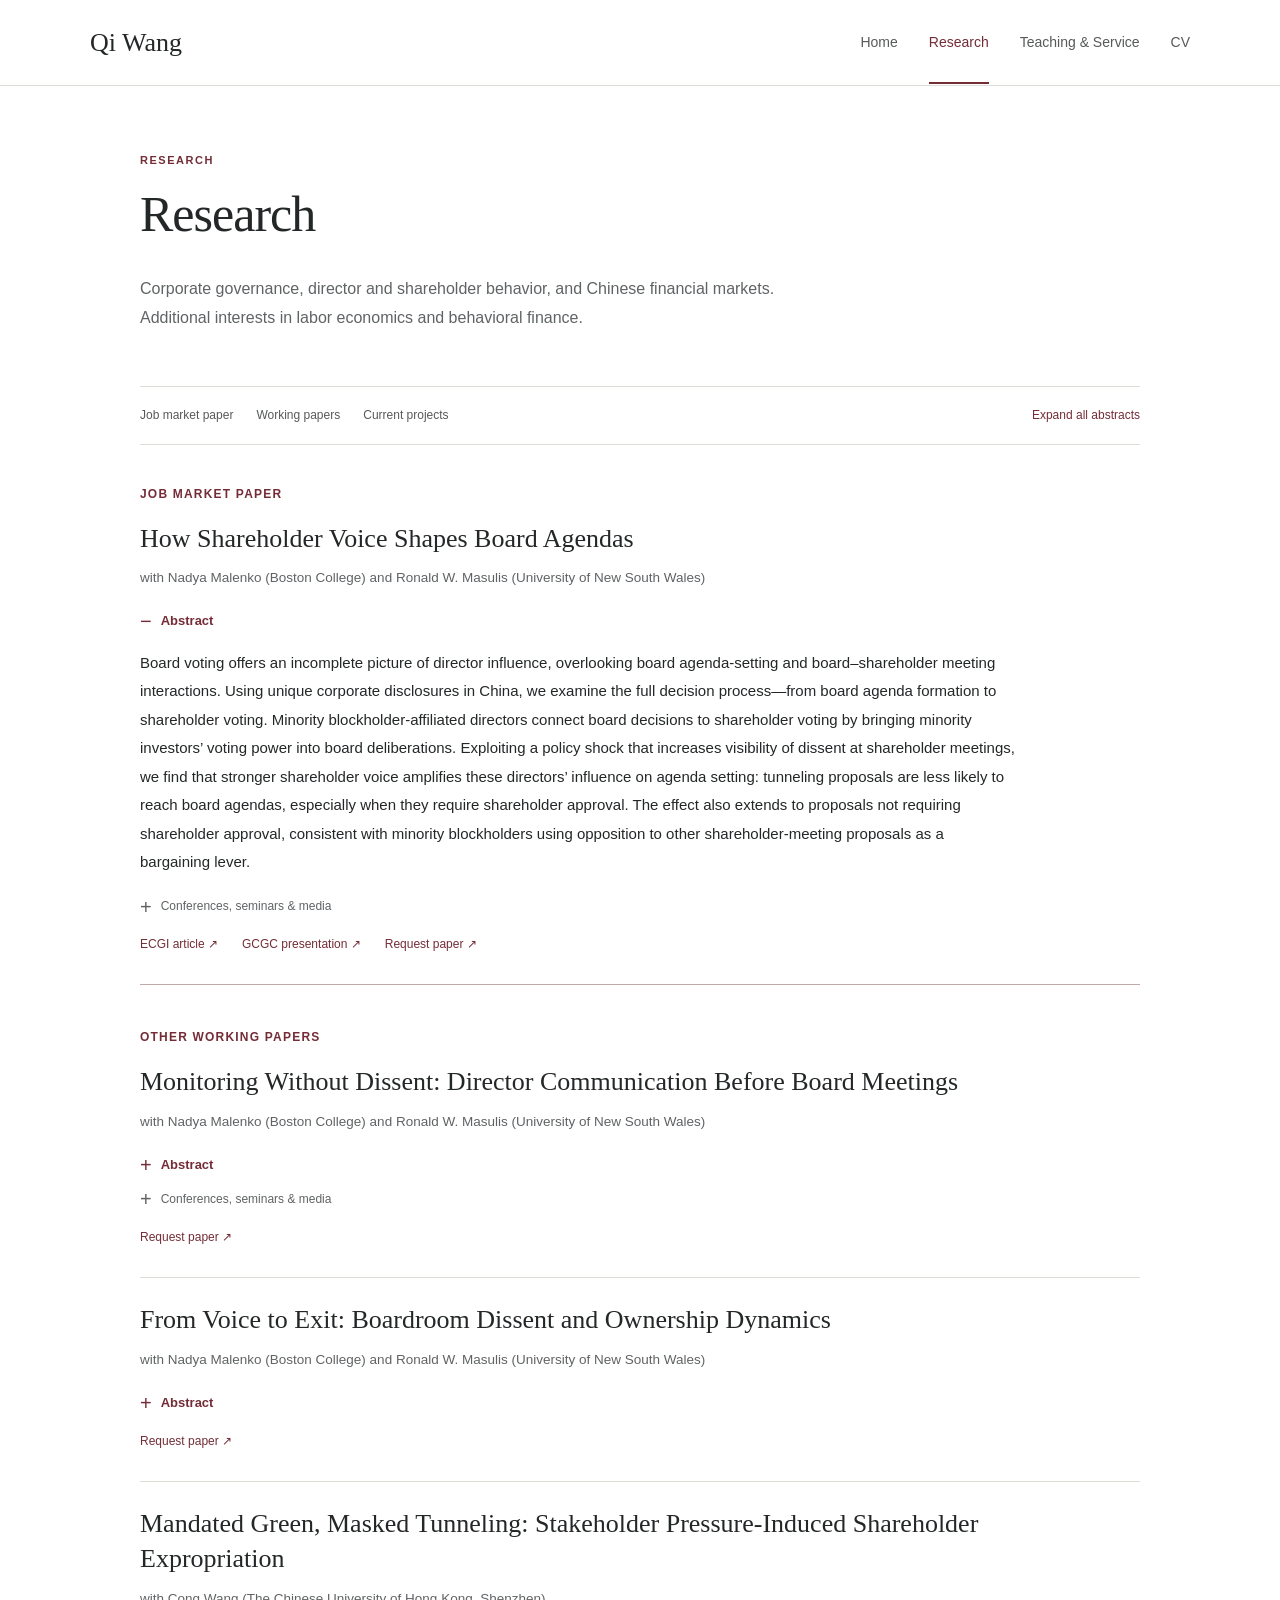
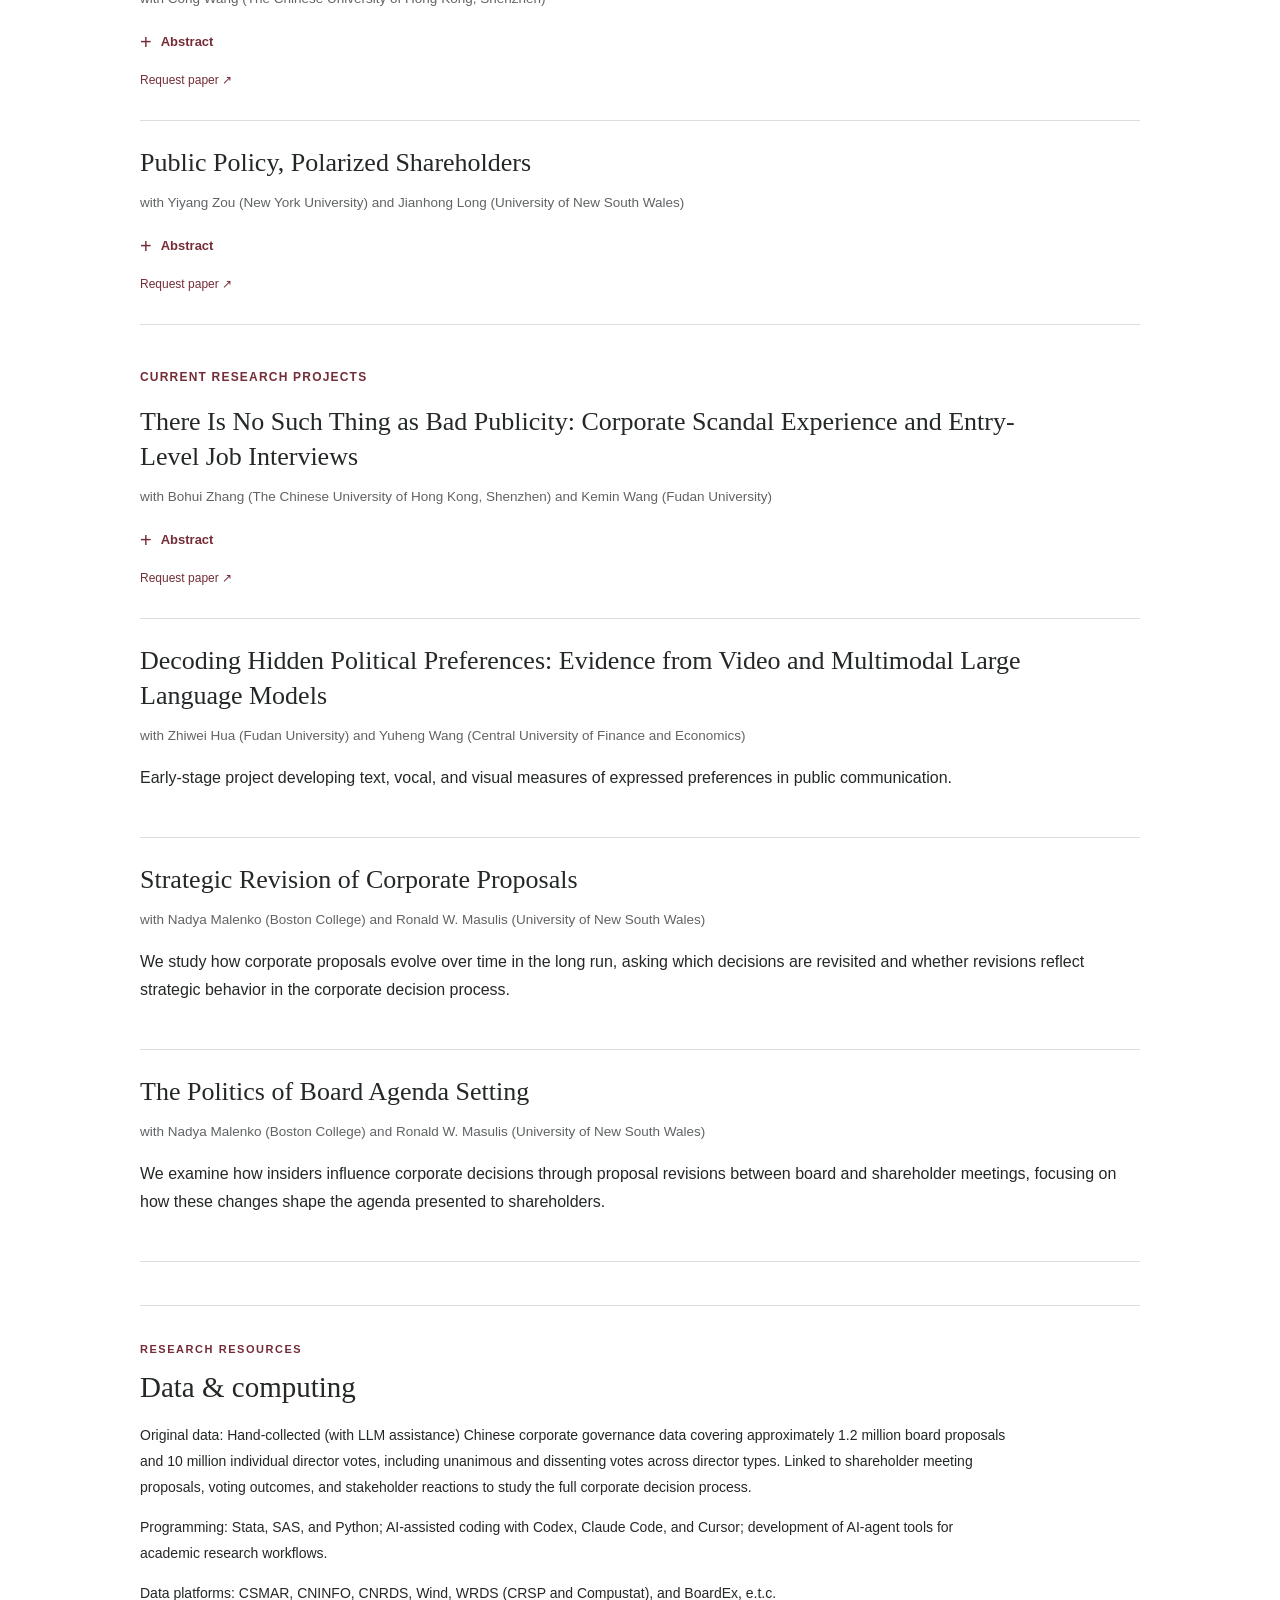
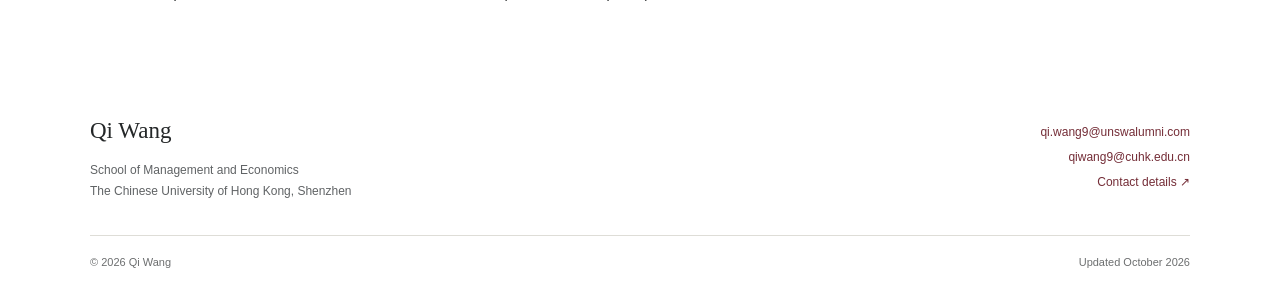
==== commit dcbcda55: "Synchronize current research projects and service with revised CV" ====
--- a/research.html
+++ b/research.html
@@ -1,23 +1,23 @@
-<!doctype html>
-<html lang="en"><head><meta charset="utf-8"><meta name="viewport" content="width=device-width, initial-scale=1"><title>Research | Qi Wang</title><meta name="description" content="Research and working papers by Qi Wang on corporate governance, board decision-making, shareholder behavior, and related questions."><meta name="theme-color" content="#742d37"><link rel="icon" href="assets/favicon.svg" type="image/svg+xml"><link rel="stylesheet" href="assets/styles.css"><script src="assets/site.js" defer></script><link rel="canonical" href="https://qiwang9.github.io/research.html"><meta name="robots" content="index, follow"><meta name="author" content="Qi Wang"><meta property="og:site_name" content="Qi Wang"><meta property="og:type" content="website"><meta property="og:title" content="Research | Qi Wang"><meta property="og:description" content="Research and working papers by Qi Wang on corporate governance, board decision-making, shareholder behavior, and related questions."><meta property="og:url" content="https://qiwang9.github.io/research.html"><meta property="og:image" content="https://qiwang9.github.io/assets/qi-wang.jpeg"></head>
-<body><a class="skip" href="#main">Skip to content</a>
-    <header class="site-header"><div class="nav-shell"><a class="wordmark" href="index.html" aria-label="Qi Wang, home">Qi Wang</a>
-    <nav aria-label="Main navigation"><a href="index.html">Home</a><a href="research.html" aria-current="page">Research</a><a href="teaching.html">Teaching & Service</a><a href="index.html#cv">CV</a></nav></div></header><main id="main"><div class="page-width research-page"><header class="page-heading"><p class="eyebrow">RESEARCH</p><h1>Research</h1><p class="page-intro">Corporate governance, director and shareholder behavior, and Chinese financial markets.<br>Additional interests in labor economics and behavioral finance.</p></header><div class="research-toolbar"><nav class="section-nav" aria-label="Research sections"><a href="#job-market">Job market paper</a><a href="#working-papers">Working papers</a><a href="#in-progress">In progress</a></nav><button class="expand-abstracts" type="button" aria-pressed="false" hidden>Expand all abstracts</button></div><section class="research-group" id="job-market"><h2 class="group-label">Job market paper</h2><article class="paper featured-paper" id="shareholder-voice" data-paper-id="shareholder-voice">
-    <h3>How Shareholder Voice Shapes Board Agendas</h3><p class="coauthors">with Nadya Malenko (Boston College) and Ronald W. Masulis (University of New South Wales)</p>
-    <details class="abstract" open><summary>Abstract</summary><div class="abstract-copy"><p>Board voting offers an incomplete picture of director influence, overlooking board agenda-setting and board–shareholder meeting interactions. Using unique corporate disclosures in China, we examine the full decision process—from board agenda formation to shareholder voting. Minority blockholder-affiliated directors connect board decisions to shareholder voting by bringing minority investors’ voting power into board deliberations. Exploiting a policy shock that increases visibility of dissent at shareholder meetings, we find that stronger shareholder voice amplifies these directors’ influence on agenda setting: tunneling proposals are less likely to reach board agendas, especially when they require shareholder approval. The effect also extends to proposals not requiring shareholder approval, consistent with minority blockholders using opposition to other shareholder-meeting proposals as a bargaining lever.</p></div></details>
-    <details class="presentations"><summary>Conferences, seminars & media</summary><div><p>Conferences and seminars: AEA/ASSA 2027 (poster session, scheduled); SFS Cavalcade Asia-Pacific 2026 (scheduled); Global Corporate Governance Colloquia (GCGC) 2026; FMA European 2026; CFAM 2025; China Financial Research Conference (CFRC) 2024; FMA Annual 2024; AsianFA 2024; FMCG 2024; AFBC 2023; SBFC 2023. Seminars: University of New South Wales; Central University of Finance and Economics; Capital University of Economics and Business; Shandong University; Chinese Academy of Sciences.<br>Media: European Corporate Governance Institute (ECGI) blog.</p></div></details><div class="paper-links"><a href="https://www.ecgi.global/publications/blog/how-shareholder-voice-shapes-board-agendas" target="_blank" rel="noopener">ECGI article <span aria-hidden="true">↗</span></a><a href="https://www.ecgi.global/publications/videos/how-shareholder-voice-shapes-board-agendas-gcgc-2026" target="_blank" rel="noopener">GCGC presentation <span aria-hidden="true">↗</span></a><a href="mailto:qi.wang9@unswalumni.com?subject=Paper%20request%3A%20How%20Shareholder%20Voice%20Shapes%20Board%20Agendas">Request paper <span aria-hidden="true">↗</span></a></div></article></section><section class="research-group" id="working-papers"><h2 class="group-label">Other working papers</h2><article class="paper" id="monitoring-without-dissent" data-paper-id="monitoring-without-dissent">
-    <h3>Monitoring Without Dissent: Director Communication Before Board Meetings</h3><p class="coauthors">with Nadya Malenko (Boston College) and Ronald W. Masulis (University of New South Wales)</p>
-    <details class="abstract"><summary>Abstract</summary><div class="abstract-copy"><p>Unanimous board votes can reflect active monitoring before the meeting, rather than weak oversight. Using unique Chinese board disclosures, we find that greater opportunities for pre-vote director communication are associated with fewer board proposals raising agency concerns. Vote delegation following personal shocks to attendance captures pre-vote director contact and shows that pre-vote coordination among independent directors and bargaining with insiders are associated with fewer agency-concerning proposals on the board agenda. Director absence and remote participation, which do not require pre-vote director contact, show no significant reduction in such proposals. Exploiting a policy reform that expands pre-vote communication among independent directors, we find that broader communication improves firm value, especially when the committee that screens problematic proposals before the reform is not independent.</p></div></details>
-    <details class="presentations"><summary>Conferences, seminars & media</summary><div><p>Conferences and seminars: FMA Annual 2026; AEA/ASSA 2025 (poster session); FMCG 2024. Seminars: Xiamen University; CUHK-Shenzhen.</p></div></details><div class="paper-links"><a href="mailto:qi.wang9@unswalumni.com?subject=Paper%20request%3A%20Monitoring%20Without%20Dissent%3A%20Director%20Communication%20Before%20Board%20Meetings">Request paper <span aria-hidden="true">↗</span></a></div></article><article class="paper" id="post-voice" data-paper-id="post-voice">
-    <h3>From Voice to Exit: Boardroom Dissent and Ownership Dynamics</h3><p class="coauthors">with Nadya Malenko (Boston College) and Ronald W. Masulis (University of New South Wales)</p>
-    <details class="abstract"><summary>Abstract</summary><div class="abstract-copy"><p>When does shareholder voice lead to exit, and when does it encourage shareholders to seek greater control? Using public disclosures of director voting in China, we study how blockholders trade following dissent by their appointed directors. We find that trading responses depend on shareholders’ ownership stakes and the nature of disagreement. Minority shareholders tend to sell shares following dissent by their directors, with smaller shareholders selling a larger fraction of their holdings. In contrast, the largest shareholder tends to buy following dissent by its directors. These trading responses are concentrated in accounting and disclosure-related disagreements, while dissent on tunneling-related proposals is associated with little subsequent trading by dissenting shareholders. Our findings highlight how shareholder voice in the boardroom can influence the evolution of corporate ownership and control.</p></div></details>
-    <div class="paper-links"><a href="mailto:qi.wang9@unswalumni.com?subject=Paper%20request%3A%20From%20Voice%20to%20Exit%3A%20Boardroom%20Dissent%20and%20Ownership%20Dynamics">Request paper <span aria-hidden="true">↗</span></a></div></article><article class="paper" id="green-tunneling" data-paper-id="green-tunneling">
-    <h3>Mandated Green, Masked Tunneling: Stakeholder Pressure-Induced Shareholder Expropriation</h3><p class="coauthors">with Cong Wang (The Chinese University of Hong Kong, Shenzhen)</p>
-    <details class="abstract"><summary>Abstract</summary><div class="abstract-copy"><p>We find that pressure on firms to advance stakeholder interests can intensify conflicts between controlling and minority shareholders. Using unique data on board agendas in China, we exploit the staggered rollout of central environmental inspection policies to study private firms’ responses to public environmental pressure. Greater public environmental pressure shifts board agendas toward green projects but with greater tunneling concerns (related-party transactions), without a corresponding increase in arm’s-length green projects. Directors representing large minority blockholders constrain the initiation of these green tunneling projects. However, these projects’ green label weakens regulatory and shareholder scrutiny towards tunneling. Our findings suggest that controllers can exploit the public legitimacy of green projects while shifting the associated green costs to minority shareholders through tunneling.</p></div></details>
-    <div class="paper-links"><a href="mailto:qi.wang9@unswalumni.com?subject=Paper%20request%3A%20Mandated%20Green%2C%20Masked%20Tunneling%3A%20Stakeholder%20Pressure-Induced%20Shareholder%20Expropriation">Request paper <span aria-hidden="true">↗</span></a></div></article><article class="paper" id="public-policy" data-paper-id="public-policy">
-    <h3>Public Policy, Polarized Shareholders</h3><p class="coauthors">with Yiyang Zou (New York University) and Jianhong Long (University of New South Wales)</p>
-    <details class="abstract"><summary>Abstract</summary><div class="abstract-copy"><p>Social policy can encourage pro-social shareholders’ activism while leaving other shareholders polarized. We study the staggered expansion of Medicaid across U.S. states to examine how socially-oriented state policies shape shareholder engagement through socially-oriented shareholder proposals. Firms headquartered in expansion states reflect a shift toward more pro-social norms in those states and receive more pro-social proposals from shareholders. However, these socially oriented proposals become more likely to be withdrawn and receive less support when they reach a vote, reflecting disapproval from other shareholders. Our findings suggest that public enforcement of socially oriented policies can intensify polarization among shareholders in their attitudes toward firms’ social responsibilities.</p></div></details>
-    <div class="paper-links"><a href="mailto:qi.wang9@unswalumni.com?subject=Paper%20request%3A%20Public%20Policy%2C%20Polarized%20Shareholders">Request paper <span aria-hidden="true">↗</span></a></div></article></section><section class="research-group" id="in-progress"><h2 class="group-label">Research in progress</h2><article class="paper" id="bad-publicity" data-paper-id="bad-publicity">
-    <h3>There Is No Such Thing as Bad Publicity: Corporate Scandal Experience and Entry-Level Job Interviews</h3><p class="coauthors">with Bohui Zhang (The Chinese University of Hong Kong, Shenzhen) and Kemin Wang (Fudan University)</p>
-    <details class="abstract"><summary>Abstract</summary><div class="abstract-copy"><p>Corporate scandals can damage a firm’s reputation while increasing its visibility in the competition for attention. Using a randomized field experiment in China, we examine how these competing effects shape the interview prospects of entry-level candidates with experience at scandal-tainted firms when they apply for new jobs. Fictitious résumés listing experience at scandal-tainted firms receive interview callbacks at a rate of 10.5%, compared with 6% for applications listing experience at firms without scandals, representing a 75% increase. Rational factors such as labor-market conditions, the characteristics of recruiting firms and former employers, and applicants’ other characteristics do not explain the result. Public attention to scandals, measured by Baidu search volume, explains substantial variation in callback rates. The findings suggest that the benefits of attention can outweigh concerns associated with a former employer’s misconduct, which reveals how corporate visibility can benefit former employees when they compete for attention in the job market.</p></div></details>
-    <div class="paper-links"><a href="mailto:qi.wang9@unswalumni.com?subject=Paper%20request%3A%20There%20Is%20No%20Such%20Thing%20as%20Bad%20Publicity%3A%20Corporate%20Scandal%20Experience%20and%20Entry-Level%20Job%20Interviews">Request paper <span aria-hidden="true">↗</span></a></div></article></section><section class="early-projects"><h2>Earlier stage projects</h2><article id="political-preferences"><h3>Decoding Hidden Political Preferences: Evidence from Video and Multimodal Large Language Models</h3><p class="coauthors">with Zhiwei Hua (Fudan University) and Yuheng Wang (Central University of Finance and Economics)</p></article><article id="boards-and-shareholders"><h3>A Series of Other Research Projects on Chinese Boards and Shareholders</h3><p class="coauthors">with Nadya Malenko (Boston College) and Ronald W. Masulis (University of New South Wales)</p></article></section><section class="data-section"><p class="eyebrow">RESEARCH RESOURCES</p><h2>Data & computing</h2><p>Original data: Hand-collected (with LLM assistance) Chinese corporate governance data covering approximately 1.2 million board proposals and 10 million individual director votes, including unanimous and dissenting votes across director types. Linked to shareholder meeting proposals, voting outcomes, and stakeholder reactions to study the full corporate decision process.</p><p>Programming: Stata, SAS, and Python; AI-assisted coding with Codex, Claude Code, and Cursor; development of AI-agent tools for academic research workflows.</p><p>Data platforms: CSMAR, CNINFO, CNRDS, Wind, WRDS (CRSP and Compustat), and BoardEx, e.t.c.</p></section></div></main><footer class="site-footer"><div class="footer-top"><div><a class="footer-name" href="index.html">Qi Wang</a><p>School of Management and Economics<br>The Chinese University of Hong Kong, Shenzhen</p></div><div class="footer-contact"><a href="mailto:qi.wang9@unswalumni.com">qi.wang9@unswalumni.com</a><a href="mailto:qiwang9@cuhk.edu.cn">qiwang9@cuhk.edu.cn</a><a href="index.html#contact">Contact details <span aria-hidden="true">↗</span></a></div></div><div class="footer-bottom"><span>© 2026 Qi Wang</span><span>Updated October 2026</span></div></footer></body></html>+<!doctype html>
+<html lang="en"><head><meta charset="utf-8"><meta name="viewport" content="width=device-width, initial-scale=1"><title>Research | Qi Wang</title><meta name="description" content="Research and working papers by Qi Wang on corporate governance, board decision-making, shareholder behavior, and related questions."><meta name="theme-color" content="#742d37"><link rel="icon" href="assets/favicon.svg" type="image/svg+xml"><link rel="stylesheet" href="assets/styles.css"><script src="assets/site.js" defer></script><link rel="canonical" href="https://qiwang9.github.io/research.html"><meta name="robots" content="index, follow"><meta name="author" content="Qi Wang"><meta property="og:site_name" content="Qi Wang"><meta property="og:type" content="website"><meta property="og:title" content="Research | Qi Wang"><meta property="og:description" content="Research and working papers by Qi Wang on corporate governance, board decision-making, shareholder behavior, and related questions."><meta property="og:url" content="https://qiwang9.github.io/research.html"><meta property="og:image" content="https://qiwang9.github.io/assets/qi-wang.jpeg"></head>
+<body><a class="skip" href="#main">Skip to content</a>
+    <header class="site-header"><div class="nav-shell"><a class="wordmark" href="index.html" aria-label="Qi Wang, home">Qi Wang</a>
+    <nav aria-label="Main navigation"><a href="index.html">Home</a><a href="research.html" aria-current="page">Research</a><a href="teaching.html">Teaching & Service</a><a href="index.html#cv">CV</a></nav></div></header><main id="main"><div class="page-width research-page"><header class="page-heading"><p class="eyebrow">RESEARCH</p><h1>Research</h1><p class="page-intro">Corporate governance, director and shareholder behavior, and Chinese financial markets.<br>Additional interests in labor economics and behavioral finance.</p></header><div class="research-toolbar"><nav class="section-nav" aria-label="Research sections"><a href="#job-market">Job market paper</a><a href="#working-papers">Working papers</a><a href="#in-progress">Current projects</a></nav><button class="expand-abstracts" type="button" aria-pressed="false" hidden>Expand all abstracts</button></div><section class="research-group" id="job-market"><h2 class="group-label">Job market paper</h2><article class="paper featured-paper" id="shareholder-voice" data-paper-id="shareholder-voice">
+    <h3>How Shareholder Voice Shapes Board Agendas</h3><p class="coauthors">with Nadya Malenko (Boston College) and Ronald W. Masulis (University of New South Wales)</p>
+    <details class="abstract" open><summary>Abstract</summary><div class="abstract-copy"><p>Board voting offers an incomplete picture of director influence, overlooking board agenda-setting and board–shareholder meeting interactions. Using unique corporate disclosures in China, we examine the full decision process—from board agenda formation to shareholder voting. Minority blockholder-affiliated directors connect board decisions to shareholder voting by bringing minority investors’ voting power into board deliberations. Exploiting a policy shock that increases visibility of dissent at shareholder meetings, we find that stronger shareholder voice amplifies these directors’ influence on agenda setting: tunneling proposals are less likely to reach board agendas, especially when they require shareholder approval. The effect also extends to proposals not requiring shareholder approval, consistent with minority blockholders using opposition to other shareholder-meeting proposals as a bargaining lever.</p></div></details>
+    <details class="presentations"><summary>Conferences, seminars & media</summary><div><p>Conferences and seminars: AEA/ASSA 2027 (poster session, scheduled); SFS Cavalcade Asia-Pacific 2026 (scheduled); Global Corporate Governance Colloquia (GCGC) 2026; FMA European 2026; CFAM 2025; China Financial Research Conference (CFRC) 2024; FMA Annual 2024; AsianFA 2024; FMCG 2024; AFBC 2023; SBFC 2023. Seminars: University of New South Wales; Central University of Finance and Economics; Capital University of Economics and Business; Shandong University; Chinese Academy of Sciences.<br>Media: European Corporate Governance Institute (ECGI) blog.</p></div></details><div class="paper-links"><a href="https://www.ecgi.global/publications/blog/how-shareholder-voice-shapes-board-agendas" target="_blank" rel="noopener">ECGI article <span aria-hidden="true">↗</span></a><a href="https://www.ecgi.global/publications/videos/how-shareholder-voice-shapes-board-agendas-gcgc-2026" target="_blank" rel="noopener">GCGC presentation <span aria-hidden="true">↗</span></a><a href="mailto:qi.wang9@unswalumni.com?subject=Paper%20request%3A%20How%20Shareholder%20Voice%20Shapes%20Board%20Agendas">Request paper <span aria-hidden="true">↗</span></a></div></article></section><section class="research-group" id="working-papers"><h2 class="group-label">Other working papers</h2><article class="paper" id="monitoring-without-dissent" data-paper-id="monitoring-without-dissent">
+    <h3>Monitoring Without Dissent: Director Communication Before Board Meetings</h3><p class="coauthors">with Nadya Malenko (Boston College) and Ronald W. Masulis (University of New South Wales)</p>
+    <details class="abstract"><summary>Abstract</summary><div class="abstract-copy"><p>Unanimous board votes can reflect active monitoring before the meeting, rather than weak oversight. Using unique Chinese board disclosures, we find that greater opportunities for pre-vote director communication are associated with fewer board proposals raising agency concerns. Vote delegation following personal shocks to attendance captures pre-vote director contact and shows that pre-vote coordination among independent directors and bargaining with insiders are associated with fewer agency-concerning proposals on the board agenda. Director absence and remote participation, which do not require pre-vote director contact, show no significant reduction in such proposals. Exploiting a policy reform that expands pre-vote communication among independent directors, we find that broader communication improves firm value, especially when the committee that screens problematic proposals before the reform is not independent.</p></div></details>
+    <details class="presentations"><summary>Conferences, seminars & media</summary><div><p>Conferences and seminars: FMA Annual 2026; AEA/ASSA 2025 (poster session); FMCG 2024. Seminars: Xiamen University; CUHK-Shenzhen.</p></div></details><div class="paper-links"><a href="mailto:qi.wang9@unswalumni.com?subject=Paper%20request%3A%20Monitoring%20Without%20Dissent%3A%20Director%20Communication%20Before%20Board%20Meetings">Request paper <span aria-hidden="true">↗</span></a></div></article><article class="paper" id="post-voice" data-paper-id="post-voice">
+    <h3>From Voice to Exit: Boardroom Dissent and Ownership Dynamics</h3><p class="coauthors">with Nadya Malenko (Boston College) and Ronald W. Masulis (University of New South Wales)</p>
+    <details class="abstract"><summary>Abstract</summary><div class="abstract-copy"><p>When does shareholder voice lead to exit, and when does it encourage shareholders to seek greater control? Using public disclosures of director voting in China, we study how blockholders trade following dissent by their appointed directors. We find that trading responses depend on shareholders’ ownership stakes and the nature of disagreement. Minority shareholders tend to sell shares following dissent by their directors, with smaller shareholders selling a larger fraction of their holdings. In contrast, the largest shareholder tends to buy following dissent by its directors. These trading responses are concentrated in accounting and disclosure-related disagreements, while dissent on tunneling-related proposals is associated with little subsequent trading by dissenting shareholders. Our findings highlight how shareholder voice in the boardroom can influence the evolution of corporate ownership and control.</p></div></details>
+    <div class="paper-links"><a href="mailto:qi.wang9@unswalumni.com?subject=Paper%20request%3A%20From%20Voice%20to%20Exit%3A%20Boardroom%20Dissent%20and%20Ownership%20Dynamics">Request paper <span aria-hidden="true">↗</span></a></div></article><article class="paper" id="green-tunneling" data-paper-id="green-tunneling">
+    <h3>Mandated Green, Masked Tunneling: Stakeholder Pressure-Induced Shareholder Expropriation</h3><p class="coauthors">with Cong Wang (The Chinese University of Hong Kong, Shenzhen)</p>
+    <details class="abstract"><summary>Abstract</summary><div class="abstract-copy"><p>We find that pressure on firms to advance stakeholder interests can intensify conflicts between controlling and minority shareholders. Using unique data on board agendas in China, we exploit the staggered rollout of central environmental inspection policies to study private firms’ responses to public environmental pressure. Greater public environmental pressure shifts board agendas toward green projects but with greater tunneling concerns (related-party transactions), without a corresponding increase in arm’s-length green projects. Directors representing large minority blockholders constrain the initiation of these green tunneling projects. However, these projects’ green label weakens regulatory and shareholder scrutiny towards tunneling. Our findings suggest that controllers can exploit the public legitimacy of green projects while shifting the associated green costs to minority shareholders through tunneling.</p></div></details>
+    <div class="paper-links"><a href="mailto:qi.wang9@unswalumni.com?subject=Paper%20request%3A%20Mandated%20Green%2C%20Masked%20Tunneling%3A%20Stakeholder%20Pressure-Induced%20Shareholder%20Expropriation">Request paper <span aria-hidden="true">↗</span></a></div></article><article class="paper" id="public-policy" data-paper-id="public-policy">
+    <h3>Public Policy, Polarized Shareholders</h3><p class="coauthors">with Yiyang Zou (New York University) and Jianhong Long (University of New South Wales)</p>
+    <details class="abstract"><summary>Abstract</summary><div class="abstract-copy"><p>Social policy can encourage pro-social shareholders’ activism while leaving other shareholders polarized. We study the staggered expansion of Medicaid across U.S. states to examine how socially-oriented state policies shape shareholder engagement through socially-oriented shareholder proposals. Firms headquartered in expansion states reflect a shift toward more pro-social norms in those states and receive more pro-social proposals from shareholders. However, these socially oriented proposals become more likely to be withdrawn and receive less support when they reach a vote, reflecting disapproval from other shareholders. Our findings suggest that public enforcement of socially oriented policies can intensify polarization among shareholders in their attitudes toward firms’ social responsibilities.</p></div></details>
+    <div class="paper-links"><a href="mailto:qi.wang9@unswalumni.com?subject=Paper%20request%3A%20Public%20Policy%2C%20Polarized%20Shareholders">Request paper <span aria-hidden="true">↗</span></a></div></article></section><section class="research-group" id="in-progress"><h2 class="group-label">Current Research Projects</h2><article class="paper" id="bad-publicity" data-paper-id="bad-publicity">
+    <h3>There Is No Such Thing as Bad Publicity: Corporate Scandal Experience and Entry-Level Job Interviews</h3><p class="coauthors">with Bohui Zhang (The Chinese University of Hong Kong, Shenzhen) and Kemin Wang (Fudan University)</p>
+    <details class="abstract"><summary>Abstract</summary><div class="abstract-copy"><p>Corporate scandals can damage a firm’s reputation while increasing its visibility in the competition for attention. Using a randomized field experiment in China, we examine how these competing effects shape the interview prospects of entry-level candidates with experience at scandal-tainted firms when they apply for new jobs. Fictitious résumés listing experience at scandal-tainted firms receive interview callbacks at a rate of 10.5%, compared with 6% for applications listing experience at firms without scandals, representing a 75% increase. Rational factors such as labor-market conditions, the characteristics of recruiting firms and former employers, and applicants’ other characteristics do not explain the result. Public attention to scandals, measured by Baidu search volume, explains substantial variation in callback rates. The findings suggest that the benefits of attention can outweigh concerns associated with a former employer’s misconduct, which reveals how corporate visibility can benefit former employees when they compete for attention in the job market.</p></div></details>
+    <div class="paper-links"><a href="mailto:qi.wang9@unswalumni.com?subject=Paper%20request%3A%20There%20Is%20No%20Such%20Thing%20as%20Bad%20Publicity%3A%20Corporate%20Scandal%20Experience%20and%20Entry-Level%20Job%20Interviews">Request paper <span aria-hidden="true">↗</span></a></div></article><article class="paper" id="political-preferences"><h3>Decoding Hidden Political Preferences: Evidence from Video and Multimodal Large Language Models</h3><p class="coauthors">with Zhiwei Hua (Fudan University) and Yuheng Wang (Central University of Finance and Economics)</p><p>Early-stage project developing text, vocal, and visual measures of expressed preferences in public communication.</p></article><article class="paper" id="strategic-revision"><h3>Strategic Revision of Corporate Proposals</h3><p class="coauthors">with Nadya Malenko (Boston College) and Ronald W. Masulis (University of New South Wales)</p><p>We study how corporate proposals evolve over time in the long run, asking which decisions are revisited and whether revisions reflect strategic behavior in the corporate decision process.</p></article><article class="paper" id="board-agenda-setting"><h3>The Politics of Board Agenda Setting</h3><p class="coauthors">with Nadya Malenko (Boston College) and Ronald W. Masulis (University of New South Wales)</p><p>We examine how insiders influence corporate decisions through proposal revisions between board and shareholder meetings, focusing on how these changes shape the agenda presented to shareholders.</p></article></section><section class="data-section"><p class="eyebrow">RESEARCH RESOURCES</p><h2>Data & computing</h2><p>Original data: Hand-collected (with LLM assistance) Chinese corporate governance data covering approximately 1.2 million board proposals and 10 million individual director votes, including unanimous and dissenting votes across director types. Linked to shareholder meeting proposals, voting outcomes, and stakeholder reactions to study the full corporate decision process.</p><p>Programming: Stata, SAS, and Python; AI-assisted coding with Codex, Claude Code, and Cursor; development of AI-agent tools for academic research workflows.</p><p>Data platforms: CSMAR, CNINFO, CNRDS, Wind, WRDS (CRSP and Compustat), and BoardEx, e.t.c.</p></section></div></main><footer class="site-footer"><div class="footer-top"><div><a class="footer-name" href="index.html">Qi Wang</a><p>School of Management and Economics<br>The Chinese University of Hong Kong, Shenzhen</p></div><div class="footer-contact"><a href="mailto:qi.wang9@unswalumni.com">qi.wang9@unswalumni.com</a><a href="mailto:qiwang9@cuhk.edu.cn">qiwang9@cuhk.edu.cn</a><a href="index.html#contact">Contact details <span aria-hidden="true">↗</span></a></div></div><div class="footer-bottom"><span>© 2026 Qi Wang</span><span>Updated October 2026</span></div></footer></body></html>
